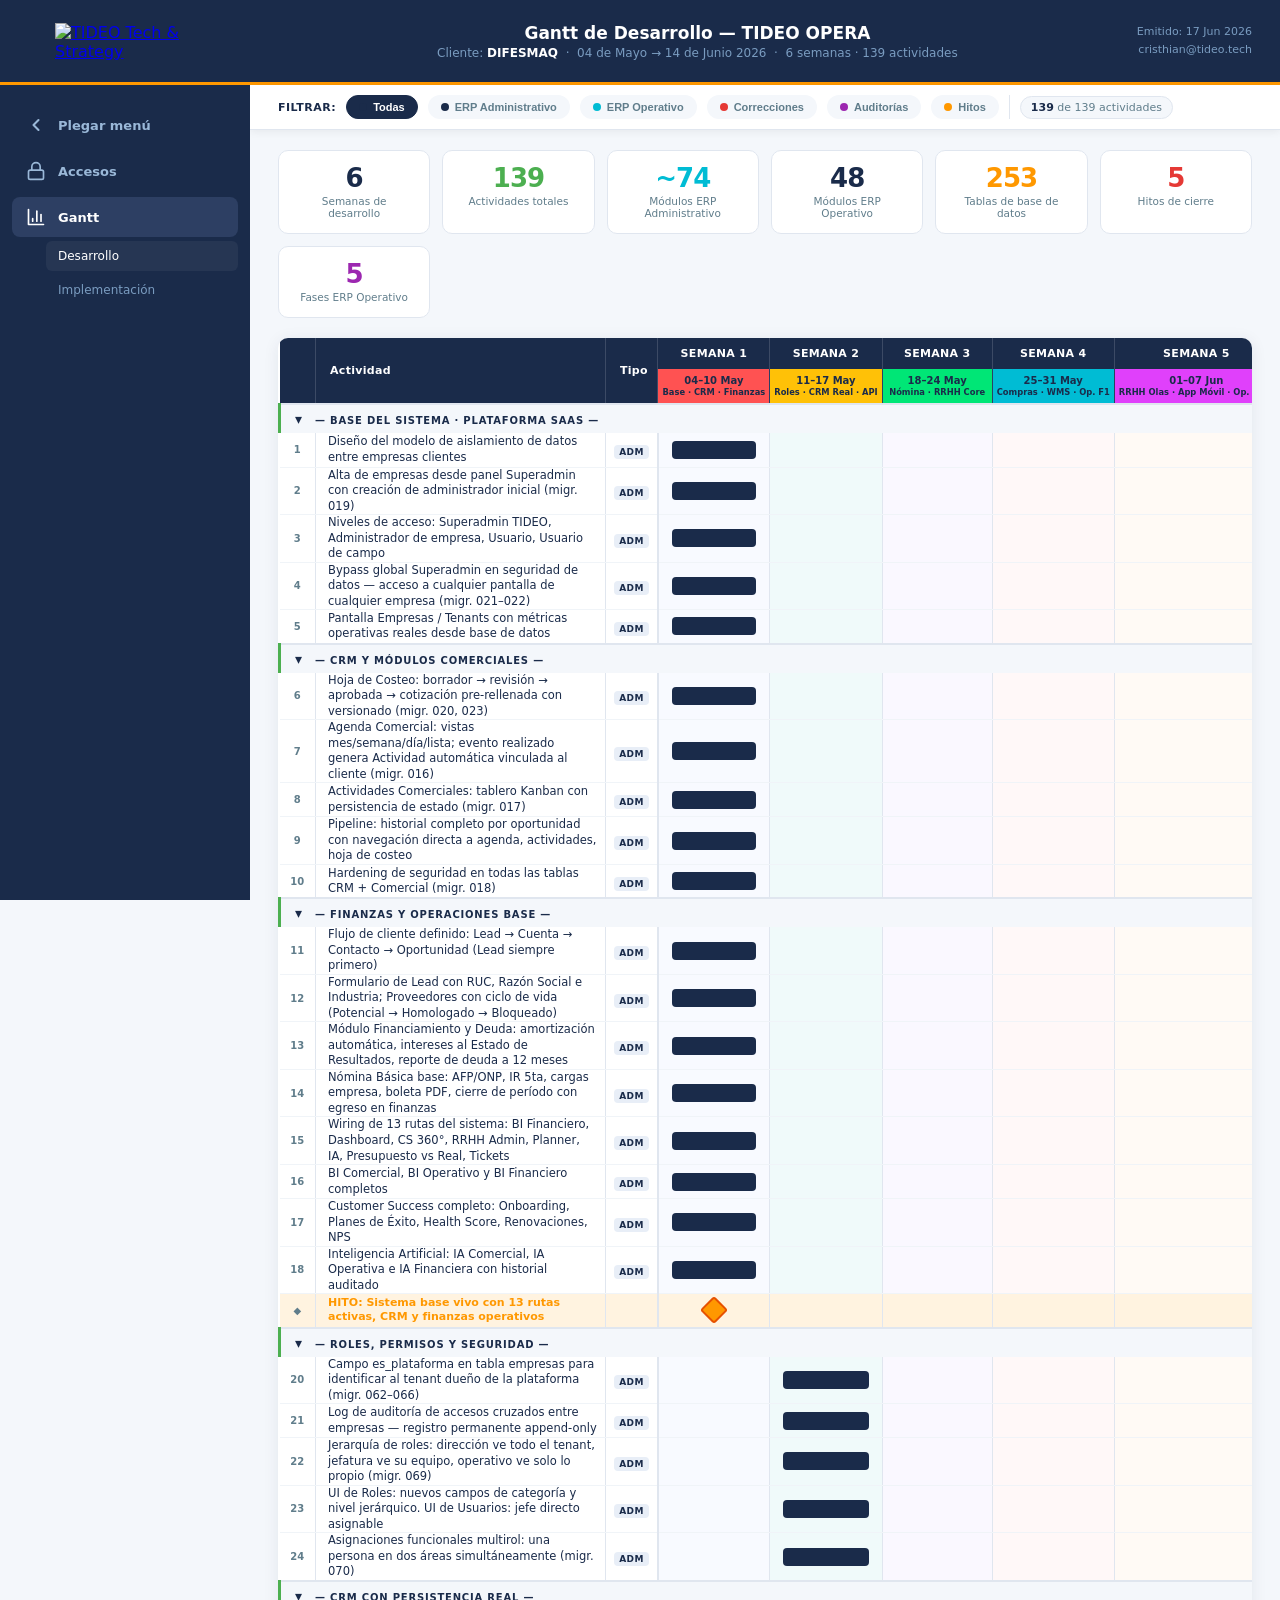
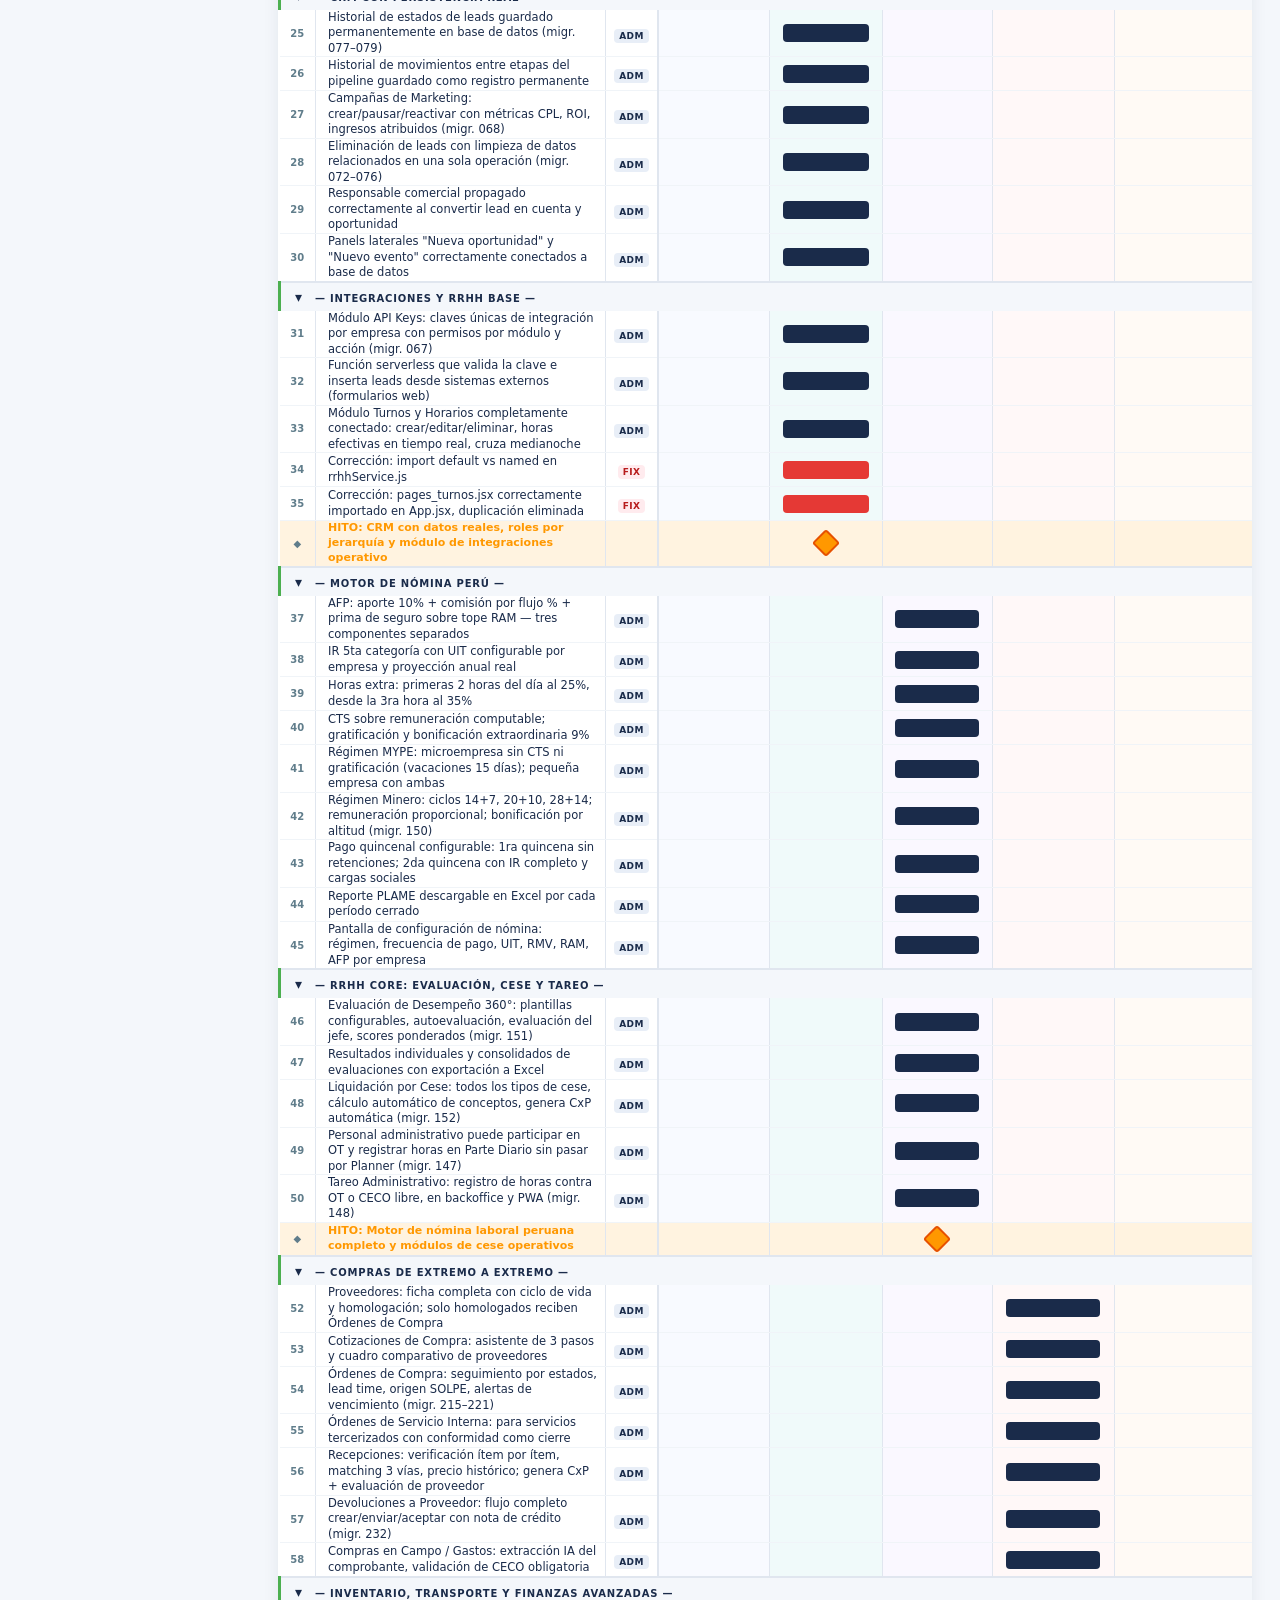
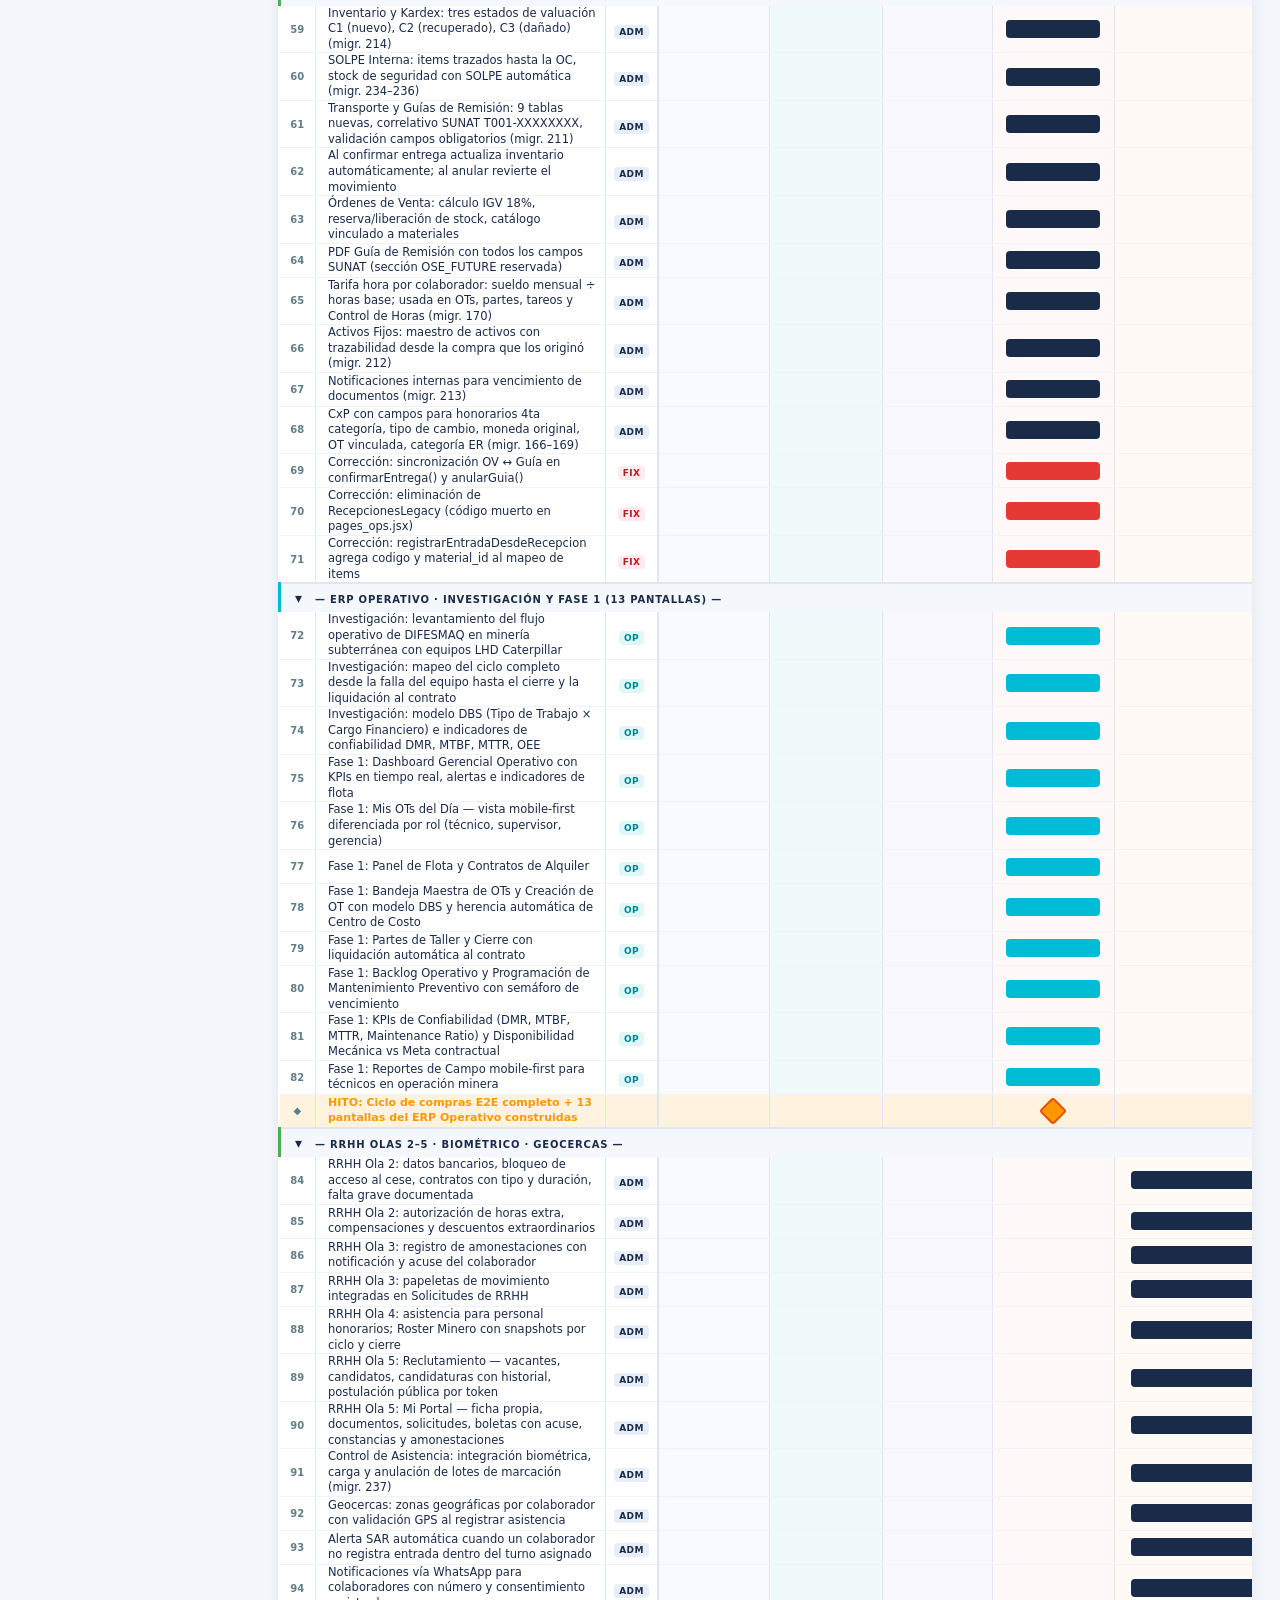
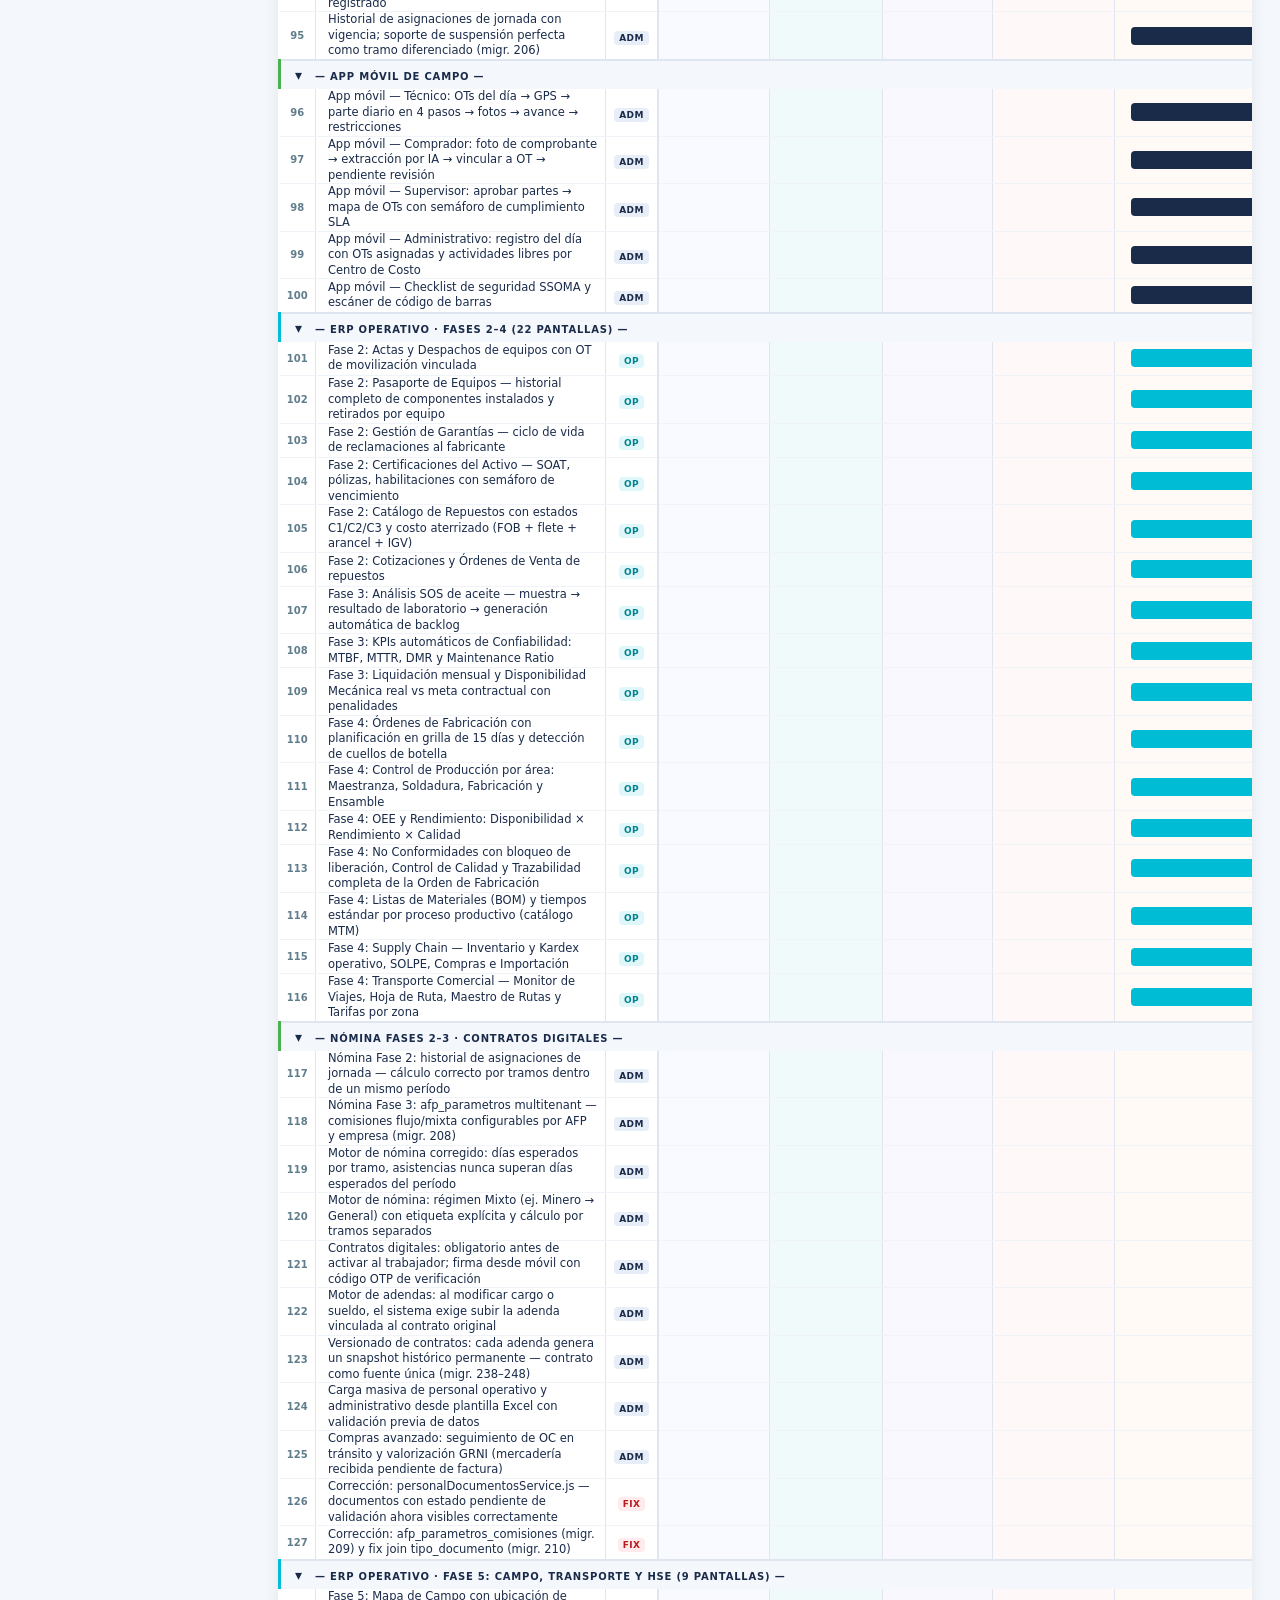
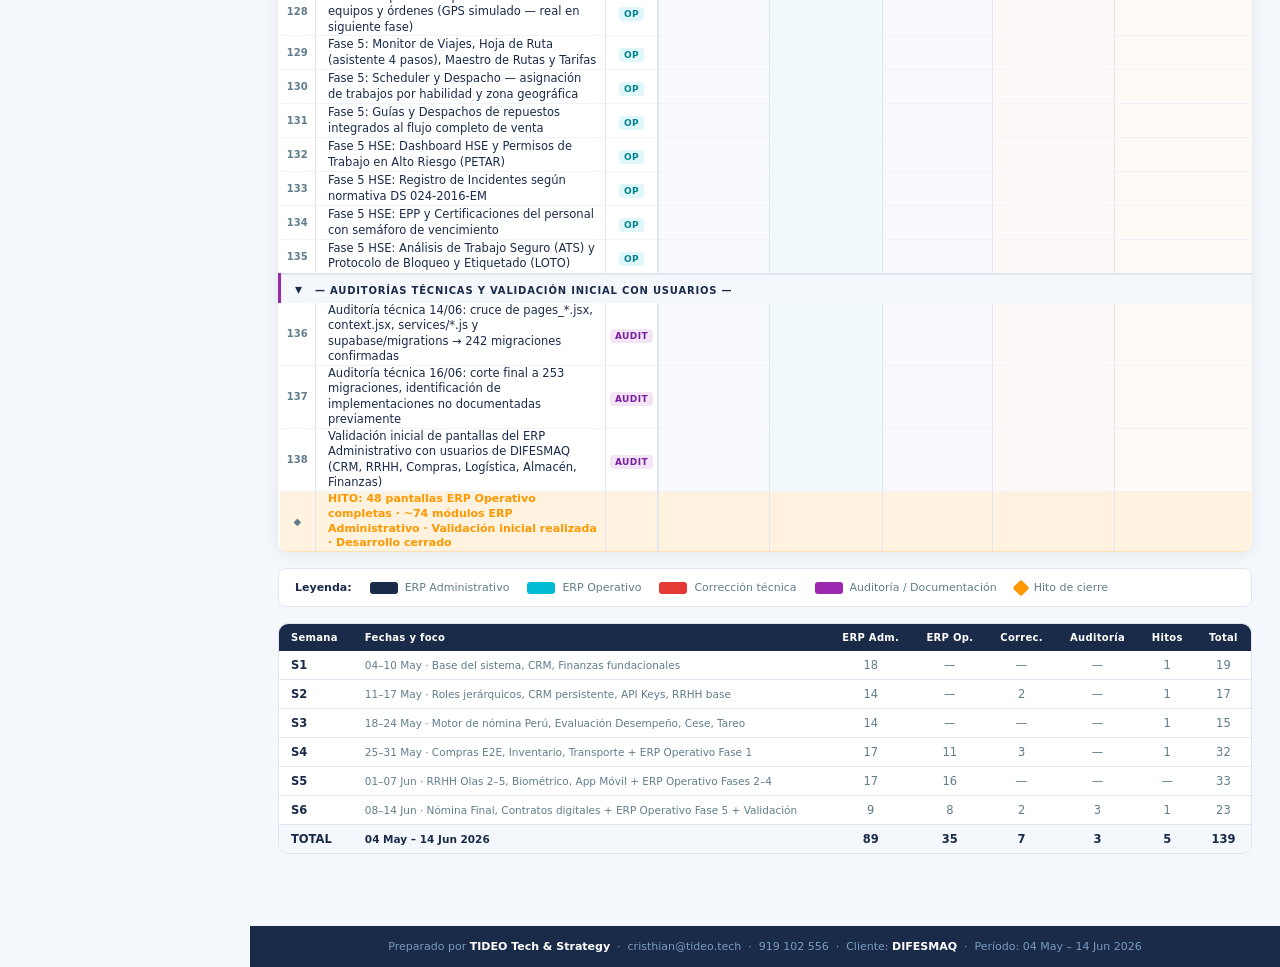
==== docs-cliente/gantt/gantt_desarrollo.html @ eeb2a09f "Make sidebar logo link to tideo.tech Clicking the TIDEO logo/isotype now opens https://www.tideo.tec" ====
<!DOCTYPE html>
<html lang="es">

<head>
    <meta charset="UTF-8">
    <meta name="viewport" content="width=device-width, initial-scale=1.0">
    <title>Gantt de Desarrollo — DIFESMAQ · TIDEO OPERA</title>
    <style>
        :root {
            --navy: #1A2B4A;
            --navy-mid: #243554;
            --navy-lite: #2D3F63;
            --green: #4CAF50;
            --green-lt: #E8F5E9;
            --orange: #FF9800;
            --orange-lt: #FFF3E0;
            --cyan: #00BCD4;
            --cyan-lt: #E0F7FA;
            --purple: #9C27B0;
            --purple-lt: #F3E5F5;
            --red: #E53935;
            --red-lt: #FFEBEE;
            --gray-bg: #F4F7FB;
            --gray-mid: #E0E6EF;
            --gray-dark: #607D8B;
            --text: #1A2B4A;
            --text-mid: #607D8B;
            --white: #FFFFFF;
            --bar-adm: #1A2B4A;
            --bar-op: #00BCD4;
            --bar-fix: #E53935;
            --bar-audit: #9C27B0;
            --bar-hito: #FF9800;
        }

        * {
            box-sizing: border-box;
            margin: 0;
            padding: 0;
        }

        body {
            font-family: -apple-system, BlinkMacSystemFont, 'Segoe UI', system-ui, sans-serif;
            background: var(--gray-bg);
            color: var(--text);
            min-height: 100vh;
            padding-left: 250px;
        }

        /* HEADER */
        .page-header {
            background: var(--navy);
            border-bottom: 3px solid var(--orange);
            height: 85px;
            display: flex;
            align-items: center;
        }

        .header-inner {
            width: 100%;
            max-width: 1700px;
            margin: 0 auto;
            padding: 0 28px;
            display: flex;
            align-items: center;
            justify-content: space-between;
            gap: 20px;
        }

        .brand-name {
            font-size: 22px;
            font-weight: 800;
            color: var(--green);
            letter-spacing: -0.5px;
        }

        .brand-sub {
            font-size: 11px;
            color: #7A9CC0;
            margin-left: 4px;
        }

        .header-title {
            flex: 1;
            text-align: center;
        }

        .header-title h1 {
            font-size: 17px;
            font-weight: 700;
            color: var(--white);
        }

        .header-title p {
            font-size: 12px;
            color: #7A9CC0;
            margin-top: 3px;
        }

        .header-meta {
            text-align: right;
            font-size: 11px;
            color: #7A9CC0;
            line-height: 1.6;
        }

        /* CONTROLS */
        .controls-bar {
            background: var(--white);
            border-bottom: 1px solid var(--gray-mid);
            position: sticky;
            top: 0;
            z-index: 100;
            box-shadow: 0 2px 8px rgba(0, 0, 0, 0.06);
        }

        .controls-inner {
            max-width: 1700px;
            margin: 0 auto;
            padding: 10px 28px;
            display: flex;
            align-items: center;
            gap: 10px;
            flex-wrap: wrap;
        }

        .controls-inner label {
            font-size: 11px;
            font-weight: 600;
            color: var(--navy);
            text-transform: uppercase;
            letter-spacing: 0.5px;
        }

        .filter-btn {
            display: inline-flex;
            align-items: center;
            gap: 6px;
            padding: 5px 12px;
            border-radius: 20px;
            border: 1.5px solid transparent;
            font-size: 11px;
            font-weight: 600;
            cursor: pointer;
            transition: all .15s;
            background: var(--gray-bg);
            color: var(--text-mid);
        }

        .filter-btn .dot {
            width: 8px;
            height: 8px;
            border-radius: 50%;
            flex-shrink: 0;
        }

        .filter-btn.active {
            color: var(--white);
        }

        .filter-btn[data-type="ALL"].active {
            background: var(--navy);
            border-color: var(--navy);
        }

        .filter-btn[data-type="ADM"].active {
            background: var(--bar-adm);
            border-color: var(--bar-adm);
        }

        .filter-btn[data-type="OP"].active {
            background: var(--bar-op);
            border-color: var(--bar-op);
        }

        .filter-btn[data-type="FIX"].active {
            background: var(--bar-fix);
            border-color: var(--bar-fix);
        }

        .filter-btn[data-type="AUDIT"].active {
            background: var(--bar-audit);
            border-color: var(--bar-audit);
        }

        .filter-btn[data-type="HITO"].active {
            background: var(--bar-hito);
            border-color: var(--bar-hito);
        }

        .filter-btn:not(.active):hover {
            border-color: var(--gray-dark);
        }

        .sep {
            width: 1px;
            height: 24px;
            background: var(--gray-mid);
        }

        .stats-pill {
            font-size: 11px;
            color: var(--text-mid);
            background: var(--gray-bg);
            padding: 4px 10px;
            border-radius: 20px;
            border: 1px solid var(--gray-mid);
        }

        .stats-pill strong {
            color: var(--navy);
        }

        /* MAIN */
        .gantt-wrapper {
            max-width: 1700px;
            margin: 20px auto;
            padding: 0 28px 40px;
        }

        /* SUMMARY CARDS */
        .summary-grid {
            display: grid;
            grid-template-columns: repeat(auto-fit, minmax(150px, 1fr));
            gap: 12px;
            margin-bottom: 20px;
        }

        .summary-card {
            background: var(--white);
            border-radius: 10px;
            padding: 14px 16px;
            border: 1px solid var(--gray-mid);
            text-align: center;
        }

        .summary-card .val {
            font-size: 26px;
            font-weight: 800;
            color: var(--navy);
            letter-spacing: -1px;
            line-height: 1;
        }

        .summary-card .lbl {
            font-size: 10.5px;
            color: var(--gray-dark);
            margin-top: 4px;
            font-weight: 500;
        }

        .c-green .val {
            color: var(--green);
        }

        .c-cyan .val {
            color: var(--cyan);
        }

        .c-orange .val {
            color: var(--orange);
        }

        .c-purple .val {
            color: var(--purple);
        }

        .c-red .val {
            color: var(--red);
        }

        /* GANTT */
        .gantt-scroll {
            overflow-x: auto;
            border-radius: 10px;
            box-shadow: 0 2px 16px rgba(26, 43, 74, 0.08);
            background: var(--white);
        }

        .gantt-table {
            min-width: 1000px;
            width: 100%;
            border-collapse: collapse;
        }

        /* THEAD — single consistent structure */
        .gantt-table thead tr.row-groups th {
            color: var(--white);
            font-size: 11px;
            font-weight: 700;
            text-align: center;
            padding: 9px 6px;
            border-right: 1px solid rgba(255, 255, 255, 0.15);
            white-space: nowrap;
            letter-spacing: 0.3px;
        }

        .gantt-table thead tr.row-groups th.th-info {
            background: var(--navy);
            text-align: left;
            padding-left: 14px;
        }

        .gantt-table thead tr.row-groups th.th-s1,
        .gantt-table thead tr.row-groups th.th-s2,
        .gantt-table thead tr.row-groups th.th-s3,
        .gantt-table thead tr.row-groups th.th-s4,
        .gantt-table thead tr.row-groups th.th-s5,
        .gantt-table thead tr.row-groups th.th-s6 {
            background: var(--navy);
        }

        .gantt-table thead tr.row-dates th {
            background: var(--navy-mid);
            color: #9AB8D8;
            font-size: 10px;
            font-weight: 600;
            text-align: center;
            padding: 6px 4px;
            border-right: 1px solid var(--navy-lite);
            border-bottom: 2px solid var(--gray-mid);
            white-space: nowrap;
        }

        .gantt-table thead tr.row-dates th.th-info-sub {
            text-align: left;
            padding-left: 14px;
            color: var(--white);
        }

        .gantt-table thead tr.row-dates th.wk-s1 {
            background: #FF5252;
            color: #1A2B4A;
        }

        .gantt-table thead tr.row-dates th.wk-s2 {
            background: #FFC107;
            color: #1A2B4A;
        }

        .gantt-table thead tr.row-dates th.wk-s3 {
            background: #00E676;
            color: #1A2B4A;
        }

        .gantt-table thead tr.row-dates th.wk-s4 {
            background: #00BCD4;
            color: #1A2B4A;
        }

        .gantt-table thead tr.row-dates th.wk-s5 {
            background: #E040FB;
            color: #1A2B4A;
        }

        .gantt-table thead tr.row-dates th.wk-s6 {
            background: #FF5252;
            color: #1A2B4A;
        }

        /* SECTION ROWS */
        .gantt-table tbody tr.row-section td {
            background: var(--gray-bg);
            font-size: 10px;
            font-weight: 700;
            color: var(--navy);
            text-transform: uppercase;
            letter-spacing: 0.8px;
            padding: 6px 14px;
            border-top: 2px solid var(--gray-mid);
            cursor: pointer;
            user-select: none;
        }

        .gantt-table tbody tr.row-section:hover td {
            background: var(--gray-mid);
        }

        .sec-toggle {
            display: inline-block;
            width: 16px;
            font-size: 14px;
            font-weight: 900;
            margin-right: 4px;
            transition: transform .15s;
        }

        .row-section.collapsed .sec-toggle {
            transform: rotate(-90deg);
        }

        .gantt-table tbody tr.row-section td:first-child {
            border-left: 3px solid var(--green);
        }

        .gantt-table tbody tr.row-section.sec-op td:first-child {
            border-left-color: var(--cyan);
        }

        .gantt-table tbody tr.row-section.sec-fix td:first-child {
            border-left-color: var(--red);
        }

        .gantt-table tbody tr.row-section.sec-audit td:first-child {
            border-left-color: var(--purple);
        }

        /* ACTIVITY ROWS */
        .gantt-table tbody tr.row-activity td {
            border-bottom: 1px solid #F0F4F8;
            vertical-align: middle;
            height: 34px;
        }

        .gantt-table tbody tr.row-activity:hover td {
            background: #F8FAFD;
        }

        .gantt-table tbody tr.row-hidden {
            display: none;
        }

        .gantt-table tbody tr.row-hito td {
            background: var(--orange-lt);
            border-bottom: 1px solid #FFE0B2;
            height: 34px;
            vertical-align: middle;
        }

        /* CELLS */
        .cell-num {
            width: 36px;
            text-align: center;
            font-size: 10px;
            color: var(--gray-dark);
            font-weight: 600;
            padding: 0 4px;
            border-right: 1px solid var(--gray-mid);
        }

        .cell-label {
            min-width: 290px;
            max-width: 290px;
            width: 290px;
            padding: 0 8px 0 12px;
            font-size: 11.5px;
            color: var(--text);
            border-right: 1px solid var(--gray-mid);
            line-height: 1.35;
            white-space: normal;
            word-break: break-word;
        }

        .cell-label.hito-label {
            font-weight: 700;
            color: var(--orange);
            font-size: 11px;
        }

        .cell-type {
            width: 68px;
            text-align: center;
            padding: 0 4px;
            border-right: 2px solid var(--gray-mid);
        }

        .type-badge {
            display: inline-block;
            font-size: 9px;
            font-weight: 700;
            padding: 2px 5px;
            border-radius: 4px;
            letter-spacing: 0.4px;
        }

        .type-ADM {
            background: #E8EEF7;
            color: var(--navy);
        }

        .type-OP {
            background: var(--cyan-lt);
            color: #00838F;
        }

        .type-FIX {
            background: var(--red-lt);
            color: #B71C1C;
        }

        .type-AUDIT {
            background: var(--purple-lt);
            color: #7B1FA2;
        }

        .cell-week {
            width: 110px;
            text-align: center;
            padding: 4px 6px;
            border-right: 1px solid var(--gray-mid);
        }

        .cell-week.wk-s1 {
            background: #F8FAFF;
        }

        .cell-week.wk-s2 {
            background: #F0FAFA;
        }

        .cell-week.wk-s3 {
            background: #FAF8FF;
        }

        .cell-week.wk-s4 {
            background: #FFF8F8;
        }

        .cell-week.wk-s5 {
            background: #FFFAF5;
        }

        .cell-week.wk-s6 {
            background: #F0FFF4;
        }

        /* BARS */
        .bar {
            display: block;
            height: 18px;
            border-radius: 4px;
            margin: 0 auto;
            width: 86%;
            transition: opacity .15s, transform .1s;
            cursor: pointer;
        }

        .bar:hover {
            opacity: .82;
            transform: scaleY(1.1);
        }

        .bar-ADM {
            background: var(--bar-adm);
        }

        .bar-OP {
            background: var(--bar-op);
        }

        .bar-FIX {
            background: var(--bar-fix);
        }

        .bar-AUDIT {
            background: var(--bar-audit);
        }

        .bar-HITO {
            background: var(--bar-hito);
            width: 20px;
            height: 20px;
            transform: rotate(45deg);
            border-radius: 3px;
            border: 2px solid #E65100;
            margin: 0 auto;
        }

        /* TOOLTIP */
        .tooltip {
            position: fixed;
            background: var(--navy);
            color: var(--white);
            font-size: 11.5px;
            padding: 8px 12px;
            border-radius: 7px;
            pointer-events: none;
            opacity: 0;
            transition: opacity .15s;
            z-index: 9999;
            max-width: 300px;
            line-height: 1.5;
            box-shadow: 0 4px 16px rgba(0, 0, 0, 0.25);
        }

        .tooltip.visible {
            opacity: 1;
        }

        .tooltip-type {
            font-size: 9px;
            font-weight: 700;
            letter-spacing: 0.5px;
            opacity: .7;
            text-transform: uppercase;
            margin-bottom: 3px;
        }

        .tooltip-name {
            font-weight: 600;
        }

        /* LEGEND */
        .legend {
            display: flex;
            align-items: center;
            gap: 18px;
            flex-wrap: wrap;
            margin-top: 16px;
            padding: 12px 16px;
            background: var(--white);
            border-radius: 8px;
            border: 1px solid var(--gray-mid);
        }

        .legend-item {
            display: flex;
            align-items: center;
            gap: 7px;
            font-size: 11px;
            color: var(--text-mid);
        }

        .legend-bar {
            width: 28px;
            height: 12px;
            border-radius: 3px;
            flex-shrink: 0;
        }

        .legend-diamond {
            width: 12px;
            height: 12px;
            border-radius: 2px;
            transform: rotate(45deg);
            flex-shrink: 0;
            background: var(--bar-hito);
        }

        /* WEEK SUMMARY TABLE */
        .week-summary {
            background: var(--white);
            border-radius: 10px;
            border: 1px solid var(--gray-mid);
            overflow: hidden;
            margin-top: 16px;
        }

        .week-summary table {
            width: 100%;
            border-collapse: collapse;
            font-size: 11.5px;
        }

        .week-summary th {
            background: var(--navy);
            color: var(--white);
            padding: 8px 12px;
            text-align: center;
            font-size: 10px;
            font-weight: 700;
            letter-spacing: 0.3px;
        }

        .week-summary th:first-child,
        .week-summary th:nth-child(2) {
            text-align: left;
        }

        .week-summary td {
            padding: 7px 12px;
            text-align: center;
            border-bottom: 1px solid var(--gray-mid);
            color: var(--text-mid);
        }

        .week-summary td:first-child {
            text-align: left;
            font-weight: 600;
            color: var(--navy);
        }

        .week-summary td:nth-child(2) {
            text-align: left;
            font-size: 10.5px;
        }

        .week-summary tr:last-child td {
            border-bottom: none;
            background: var(--gray-bg);
            font-weight: 700;
            color: var(--navy);
        }

        .footer-bar {
            background: var(--navy);
            color: #7A9CC0;
            text-align: center;
            font-size: 11px;
            padding: 14px;
            margin-top: 32px;
        }

        .footer-bar strong {
            color: var(--white);
        }

        /* ── SIDEBAR ── */
        .sidebar {
            position: fixed;
            top: 0;
            left: 0;
            width: 250px;
            height: 100vh;
            background: var(--navy);
            z-index: 1000;
            display: flex;
            flex-direction: column;
            transition: width .2s ease;
        }
        .sidebar.collapsed {
            width: 64px;
        }
        body {
            transition: padding-left .2s ease;
        }
        body.sidebar-collapsed {
            padding-left: 64px;
        }
        .sidebar-toggle-btn {
            width: 100%;
            background: none;
            border: none;
            color: inherit;
            font: inherit;
            text-align: left;
        }
        #sidebarToggle svg {
            transition: transform .2s ease;
            flex-shrink: 0;
        }
        .sidebar.collapsed #sidebarToggle svg {
            transform: rotate(180deg);
        }
        .sidebar-brand .logo-full {
            display: block;
        }
        .sidebar-brand .logo-icon {
            display: none;
        }
        .sidebar.collapsed .menu-item .lbl,
        .sidebar.collapsed .sub-menu {
            display: none;
        }
        .sidebar.collapsed .sidebar-brand .logo-full {
            display: none;
        }
        .sidebar.collapsed .sidebar-brand .logo-icon {
            display: block;
        }
        .sidebar.collapsed .menu-item {
            justify-content: center;
            gap: 0;
        }
        .sidebar-menu .menu-item svg {
            width: 20px;
            height: 20px;
            flex-shrink: 0;
        }
        .sidebar-brand {
            height: 85px;
            padding: 0 24px;
            border-bottom: 3px solid var(--orange);
            display: flex;
            justify-content: center;
            align-items: center;
        }
        .sidebar-brand .highlight {
            color: var(--green);
        }
        .sidebar-menu {
            list-style: none;
            padding: 20px 12px;
            display: flex;
            flex-direction: column;
            gap: 6px;
        }
        .menu-item {
            display: flex;
            align-items: center;
            gap: 12px;
            padding: 10px 14px;
            color: #9AB8D8;
            text-decoration: none;
            font-size: 13px;
            font-weight: 600;
            border-radius: 8px;
            transition: all 0.2s;
            cursor: pointer;
        }
        .menu-item:hover, .menu-item.active {
            background: var(--navy-lite);
            color: var(--white);
        }
        .sub-menu {
            list-style: none;
            padding: 4px 0 4px 34px;
            display: flex;
            flex-direction: column;
            gap: 4px;
        }
        .sub-menu-item {
            display: block;
            padding: 8px 12px;
            color: #7A9CC0;
            text-decoration: none;
            font-size: 12px;
            font-weight: 500;
            border-radius: 6px;
            transition: all 0.2s;
        }
        .sub-menu-item:hover, .sub-menu-item.active {
            color: var(--white);
            background: rgba(255,255,255,0.05);
        }
    </style>
</head>

<body>

    <!-- SIDEBAR -->
    <aside class="sidebar">
        <div class="sidebar-brand" style="padding: 20px 24px 18px; border-bottom: 3px solid var(--orange); display: flex; justify-content: center; align-items: center;">
            <a href="https://www.tideo.tech/" target="_blank" rel="noopener" style="display: flex; align-items: center;">
                <img src="logo.png" alt="TIDEO Tech & Strategy" class="logo-full" style="width: 140px; height: auto;">
                <img src="logo-icon.png" alt="TIDEO" class="logo-icon" style="width: 28px; height: auto;">
            </a>
        </div>
        <ul class="sidebar-menu">
            <li>
                <button class="menu-item sidebar-toggle-btn" id="sidebarToggle" aria-label="Plegar/desplegar menú" title="Plegar/desplegar menú">
                    <svg width="16" height="16" viewBox="0 0 24 24" fill="none" stroke="currentColor" stroke-width="2.5" stroke-linecap="round" stroke-linejoin="round"><polyline points="15 18 9 12 15 6"></polyline></svg>
                    <span class="lbl">Plegar menú</span>
                </button>
            </li>
            <li>
                <a href="#" class="menu-item">
                    <svg width="16" height="16" fill="none" stroke="currentColor" stroke-width="2" stroke-linecap="round" stroke-linejoin="round" viewBox="0 0 24 24"><rect x="3" y="11" width="18" height="11" rx="2" ry="2"></rect><path d="M7 11V7a5 5 0 0 1 10 0v4"></path></svg>
                    <span class="lbl">Accesos</span>
                </a>
            </li>
            <li class="menu-group">
                <div class="menu-item active">
                    <svg width="16" height="16" fill="none" stroke="currentColor" stroke-width="2" stroke-linecap="round" stroke-linejoin="round" viewBox="0 0 24 24"><path d="M3 3v18h18"></path><path d="M18 17V9"></path><path d="M13 17V5"></path><path d="M8 17v-3"></path></svg>
                    <span class="lbl">Gantt</span>
                </div>
                <ul class="sub-menu">
                    <li><a href="gantt_desarrollo.html" class="sub-menu-item active">Desarrollo</a></li>
                    <li><a href="gantt_implementacion.html" class="sub-menu-item">Implementación</a></li>
                </ul>
            </li>
        </ul>
    </aside>

    <header class="page-header">
        <div class="header-inner">
            <div class="header-title">
                <h1>Gantt de Desarrollo — TIDEO OPERA</h1>
                <p>Cliente: <strong style="color:#fff">DIFESMAQ</strong> &nbsp;·&nbsp; 04 de Mayo → 14 de Junio 2026
                    &nbsp;·&nbsp; 6 semanas · 139 actividades</p>
            </div>
            <div class="header-meta">
                <div>Emitido: 17 Jun 2026</div>
                <div>cristhian@tideo.tech</div>
            </div>
        </div>
    </header>

    <div class="controls-bar">
        <div class="controls-inner">
            <label>Filtrar:</label>
            <button class="filter-btn active" data-type="ALL"><span class="dot"
                    style="background:var(--navy)"></span>Todas</button>
            <button class="filter-btn" data-type="ADM"><span class="dot" style="background:var(--bar-adm)"></span>ERP
                Administrativo</button>
            <button class="filter-btn" data-type="OP"><span class="dot" style="background:var(--bar-op)"></span>ERP
                Operativo</button>
            <button class="filter-btn" data-type="FIX"><span class="dot"
                    style="background:var(--bar-fix)"></span>Correcciones</button>
            <button class="filter-btn" data-type="AUDIT"><span class="dot"
                    style="background:var(--bar-audit)"></span>Auditorías</button>
            <button class="filter-btn" data-type="HITO"><span class="dot"
                    style="background:var(--bar-hito)"></span>Hitos</button>
            <div class="sep"></div>
            <span class="stats-pill" id="stats-pill"><strong>139</strong> de 139 actividades</span>
        </div>
    </div>

    <main class="gantt-wrapper">

        <div class="summary-grid">
            <div class="summary-card">
                <div class="val">6</div>
                <div class="lbl">Semanas de desarrollo</div>
            </div>
            <div class="summary-card c-green">
                <div class="val">139</div>
                <div class="lbl">Actividades totales</div>
            </div>
            <div class="summary-card c-cyan">
                <div class="val">~74</div>
                <div class="lbl">Módulos ERP Administrativo</div>
            </div>
            <div class="summary-card">
                <div class="val">48</div>
                <div class="lbl">Módulos ERP Operativo</div>
            </div>
            <div class="summary-card c-orange">
                <div class="val">253</div>
                <div class="lbl">Tablas de base de datos</div>
            </div>
            <div class="summary-card c-red">
                <div class="val">5</div>
                <div class="lbl">Hitos de cierre</div>
            </div>
            <div class="summary-card c-purple">
                <div class="val">5</div>
                <div class="lbl">Fases ERP Operativo</div>
            </div>
        </div>

        <div class="gantt-scroll">
            <table class="gantt-table" id="ganttTable">
                <thead>
                    <!-- ROW 1: group labels spanning weeks -->
                    <tr class="row-groups">
                        <th class="th-info" style="min-width:36px" rowspan="2"></th>
                        <th class="th-info" style="min-width:220px" rowspan="2">Actividad</th>
                        <th class="th-info" style="width:68px" rowspan="2">Tipo</th>
                        <th class="th-s1">SEMANA 1</th>
                        <th class="th-s2">SEMANA 2</th>
                        <th class="th-s3">SEMANA 3</th>
                        <th class="th-s4">SEMANA 4</th>
                        <th class="th-s5">SEMANA 5</th>
                        <th class="th-s6">SEMANA 6</th>
                    </tr>
                    <!-- ROW 2: date labels -->
                    <tr class="row-dates">
                        <th class="wk-s1" style="min-width:110px">04–10 May<br><small>Base · CRM · Finanzas</small></th>
                        <th class="wk-s2" style="min-width:110px">11–17 May<br><small>Roles · CRM Real · API</small>
                        </th>
                        <th class="wk-s3" style="min-width:110px">18–24 May<br><small>Nómina · RRHH Core</small></th>
                        <th class="wk-s4" style="min-width:110px">25–31 May<br><small>Compras · WMS · Op. F1</small>
                        </th>
                        <th class="wk-s5" style="min-width:110px">01–07 Jun<br><small>RRHH Olas · App Móvil · Op.
                                F2–4</small></th>
                        <th class="wk-s6" style="min-width:110px">08–14 Jun<br><small>Nómina Final · Op. F5 ·
                                Validación</small></th>
                    </tr>
                </thead>
                <tbody id="ganttBody"></tbody>
            </table>
        </div>

        <div class="legend">
            <strong style="font-size:11px;color:var(--navy)">Leyenda:</strong>
            <div class="legend-item">
                <div class="legend-bar" style="background:var(--bar-adm)"></div>ERP Administrativo
            </div>
            <div class="legend-item">
                <div class="legend-bar" style="background:var(--bar-op)"></div>ERP Operativo
            </div>
            <div class="legend-item">
                <div class="legend-bar" style="background:var(--bar-fix)"></div>Corrección técnica
            </div>
            <div class="legend-item">
                <div class="legend-bar" style="background:var(--bar-audit)"></div>Auditoría / Documentación
            </div>
            <div class="legend-item">
                <div class="legend-diamond"></div>Hito de cierre
            </div>
        </div>

        <div class="week-summary">
            <table>
                <thead>
                    <tr>
                        <th>Semana</th>
                        <th>Fechas y foco</th>
                        <th>ERP Adm.</th>
                        <th>ERP Op.</th>
                        <th>Correc.</th>
                        <th>Auditoría</th>
                        <th>Hitos</th>
                        <th>Total</th>
                    </tr>
                </thead>
                <tbody>
                    <tr>
                        <td>S1</td>
                        <td>04–10 May · Base del sistema, CRM, Finanzas fundacionales</td>
                        <td>18</td>
                        <td>—</td>
                        <td>—</td>
                        <td>—</td>
                        <td>1</td>
                        <td>19</td>
                    </tr>
                    <tr>
                        <td>S2</td>
                        <td>11–17 May · Roles jerárquicos, CRM persistente, API Keys, RRHH base</td>
                        <td>14</td>
                        <td>—</td>
                        <td>2</td>
                        <td>—</td>
                        <td>1</td>
                        <td>17</td>
                    </tr>
                    <tr>
                        <td>S3</td>
                        <td>18–24 May · Motor de nómina Perú, Evaluación Desempeño, Cese, Tareo</td>
                        <td>14</td>
                        <td>—</td>
                        <td>—</td>
                        <td>—</td>
                        <td>1</td>
                        <td>15</td>
                    </tr>
                    <tr>
                        <td>S4</td>
                        <td>25–31 May · Compras E2E, Inventario, Transporte + ERP Operativo Fase 1</td>
                        <td>17</td>
                        <td>11</td>
                        <td>3</td>
                        <td>—</td>
                        <td>1</td>
                        <td>32</td>
                    </tr>
                    <tr>
                        <td>S5</td>
                        <td>01–07 Jun · RRHH Olas 2–5, Biométrico, App Móvil + ERP Operativo Fases 2–4</td>
                        <td>17</td>
                        <td>16</td>
                        <td>—</td>
                        <td>—</td>
                        <td>—</td>
                        <td>33</td>
                    </tr>
                    <tr>
                        <td>S6</td>
                        <td>08–14 Jun · Nómina Final, Contratos digitales + ERP Operativo Fase 5 + Validación</td>
                        <td>9</td>
                        <td>8</td>
                        <td>2</td>
                        <td>3</td>
                        <td>1</td>
                        <td>23</td>
                    </tr>
                    <tr>
                        <td>TOTAL</td>
                        <td>04 May – 14 Jun 2026</td>
                        <td>89</td>
                        <td>35</td>
                        <td>7</td>
                        <td>3</td>
                        <td>5</td>
                        <td>139</td>
                    </tr>
                </tbody>
            </table>
        </div>
    </main>

    <div class="footer-bar">
        Preparado por <strong>TIDEO Tech &amp; Strategy</strong> &nbsp;·&nbsp; cristhian@tideo.tech &nbsp;·&nbsp; 919
        102 556 &nbsp;·&nbsp; Cliente: <strong>DIFESMAQ</strong> &nbsp;·&nbsp; Período: 04 May – 14 Jun 2026
    </div>

    <div class="tooltip" id="tooltip">
        <div class="tooltip-type" id="tt-type"></div>
        <div class="tooltip-name" id="tt-name"></div>
    </div>

    <script>
        // weeks array: [S1, S2, S3, S4, S5, S6]
        // index:        0   1   2   3   4   5
        const WK_LABELS = [
            'S1 · 04–10 May', 'S2 · 11–17 May', 'S3 · 18–24 May',
            'S4 · 25–31 May', 'S5 · 01–07 Jun', 'S6 · 08–14 Jun'
        ];
        const WK_CLS = ['wk-s1', 'wk-s2', 'wk-s3', 'wk-s4', 'wk-s5', 'wk-s6'];
        const TYPE_LABELS = {
            ADM: 'ERP Administrativo', OP: 'ERP Operativo',
            FIX: 'Corrección técnica', AUDIT: 'Auditoría / Documentación', HITO: 'Hito de cierre'
        };

        const SECTIONS = {
            SEC_BASE: { label: '— BASE DEL SISTEMA · PLATAFORMA SaaS —', cls: '' },
            SEC_CRM: { label: '— CRM Y MÓDULOS COMERCIALES —', cls: '' },
            SEC_FIN1: { label: '— FINANZAS Y OPERACIONES BASE —', cls: '' },
            SEC_ROLES: { label: '— ROLES, PERMISOS Y SEGURIDAD —', cls: '' },
            SEC_CRM2: { label: '— CRM CON PERSISTENCIA REAL —', cls: '' },
            SEC_API: { label: '— INTEGRACIONES Y RRHH BASE —', cls: '' },
            SEC_NOM: { label: '— MOTOR DE NÓMINA PERÚ —', cls: '' },
            SEC_RRHH: { label: '— RRHH CORE: EVALUACIÓN, CESE Y TAREO —', cls: '' },
            SEC_COMP: { label: '— COMPRAS DE EXTREMO A EXTREMO —', cls: '' },
            SEC_WMS: { label: '— INVENTARIO, TRANSPORTE Y FINANZAS AVANZADAS —', cls: '' },
            SEC_OP1: { label: '— ERP OPERATIVO · INVESTIGACIÓN Y FASE 1 (13 pantallas) —', cls: 'sec-op' },
            SEC_RRHH2: { label: '— RRHH OLAS 2–5 · BIOMÉTRICO · GEOCERCAS —', cls: '' },
            SEC_MOBILE: { label: '— APP MÓVIL DE CAMPO —', cls: '' },
            SEC_OP2: { label: '— ERP OPERATIVO · FASES 2–4 (22 pantallas) —', cls: 'sec-op' },
            SEC_NOM2: { label: '— NÓMINA FASES 2–3 · CONTRATOS DIGITALES —', cls: '' },
            SEC_OP3: { label: '— ERP OPERATIVO · FASE 5: CAMPO, TRANSPORTE Y HSE (9 pantallas) —', cls: 'sec-op' },
            SEC_AUDIT: { label: '— AUDITORÍAS TÉCNICAS Y VALIDACIÓN INICIAL CON USUARIOS —', cls: 'sec-audit' },
        };

        const ROWS = [
            // ── SEMANA 1 (04–10 May) ──────────────────────────────────────────────────
            { section: 'SEC_BASE' },
            { id: 1, label: 'Diseño del modelo de aislamiento de datos entre empresas clientes', type: 'ADM', weeks: [1, 0, 0, 0, 0, 0] },
            { id: 2, label: 'Alta de empresas desde panel Superadmin con creación de administrador inicial (migr. 019)', type: 'ADM', weeks: [1, 0, 0, 0, 0, 0] },
            { id: 3, label: 'Niveles de acceso: Superadmin TIDEO, Administrador de empresa, Usuario, Usuario de campo', type: 'ADM', weeks: [1, 0, 0, 0, 0, 0] },
            { id: 4, label: 'Bypass global Superadmin en seguridad de datos — acceso a cualquier pantalla de cualquier empresa (migr. 021–022)', type: 'ADM', weeks: [1, 0, 0, 0, 0, 0] },
            { id: 5, label: 'Pantalla Empresas / Tenants con métricas operativas reales desde base de datos', type: 'ADM', weeks: [1, 0, 0, 0, 0, 0] },

            { section: 'SEC_CRM' },
            { id: 6, label: 'Hoja de Costeo: borrador → revisión → aprobada → cotización pre-rellenada con versionado (migr. 020, 023)', type: 'ADM', weeks: [1, 0, 0, 0, 0, 0] },
            { id: 7, label: 'Agenda Comercial: vistas mes/semana/día/lista; evento realizado genera Actividad automática vinculada al cliente (migr. 016)', type: 'ADM', weeks: [1, 0, 0, 0, 0, 0] },
            { id: 8, label: 'Actividades Comerciales: tablero Kanban con persistencia de estado (migr. 017)', type: 'ADM', weeks: [1, 0, 0, 0, 0, 0] },
            { id: 9, label: 'Pipeline: historial completo por oportunidad con navegación directa a agenda, actividades, hoja de costeo', type: 'ADM', weeks: [1, 0, 0, 0, 0, 0] },
            { id: 10, label: 'Hardening de seguridad en todas las tablas CRM + Comercial (migr. 018)', type: 'ADM', weeks: [1, 0, 0, 0, 0, 0] },

            { section: 'SEC_FIN1' },
            { id: 11, label: 'Flujo de cliente definido: Lead → Cuenta → Contacto → Oportunidad (Lead siempre primero)', type: 'ADM', weeks: [1, 0, 0, 0, 0, 0] },
            { id: 12, label: 'Formulario de Lead con RUC, Razón Social e Industria; Proveedores con ciclo de vida (Potencial → Homologado → Bloqueado)', type: 'ADM', weeks: [1, 0, 0, 0, 0, 0] },
            { id: 13, label: 'Módulo Financiamiento y Deuda: amortización automática, intereses al Estado de Resultados, reporte de deuda a 12 meses', type: 'ADM', weeks: [1, 0, 0, 0, 0, 0] },
            { id: 14, label: 'Nómina Básica base: AFP/ONP, IR 5ta, cargas empresa, boleta PDF, cierre de período con egreso en finanzas', type: 'ADM', weeks: [1, 0, 0, 0, 0, 0] },
            { id: 15, label: 'Wiring de 13 rutas del sistema: BI Financiero, Dashboard, CS 360°, RRHH Admin, Planner, IA, Presupuesto vs Real, Tickets', type: 'ADM', weeks: [1, 0, 0, 0, 0, 0] },
            { id: 16, label: 'BI Comercial, BI Operativo y BI Financiero completos', type: 'ADM', weeks: [1, 0, 0, 0, 0, 0] },
            { id: 17, label: 'Customer Success completo: Onboarding, Planes de Éxito, Health Score, Renovaciones, NPS', type: 'ADM', weeks: [1, 0, 0, 0, 0, 0] },
            { id: 18, label: 'Inteligencia Artificial: IA Comercial, IA Operativa e IA Financiera con historial auditado', type: 'ADM', weeks: [1, 0, 0, 0, 0, 0] },
            { id: 19, label: 'HITO: Sistema base vivo con 13 rutas activas, CRM y finanzas operativos', type: 'HITO', weeks: [1, 0, 0, 0, 0, 0] },

            // ── SEMANA 2 (11–17 May) ──────────────────────────────────────────────────
            { section: 'SEC_ROLES' },
            { id: 20, label: 'Campo es_plataforma en tabla empresas para identificar al tenant dueño de la plataforma (migr. 062–066)', type: 'ADM', weeks: [0, 1, 0, 0, 0, 0] },
            { id: 21, label: 'Log de auditoría de accesos cruzados entre empresas — registro permanente append-only', type: 'ADM', weeks: [0, 1, 0, 0, 0, 0] },
            { id: 22, label: 'Jerarquía de roles: dirección ve todo el tenant, jefatura ve su equipo, operativo ve solo lo propio (migr. 069)', type: 'ADM', weeks: [0, 1, 0, 0, 0, 0] },
            { id: 23, label: 'UI de Roles: nuevos campos de categoría y nivel jerárquico. UI de Usuarios: jefe directo asignable', type: 'ADM', weeks: [0, 1, 0, 0, 0, 0] },
            { id: 24, label: 'Asignaciones funcionales multirol: una persona en dos áreas simultáneamente (migr. 070)', type: 'ADM', weeks: [0, 1, 0, 0, 0, 0] },

            { section: 'SEC_CRM2' },
            { id: 25, label: 'Historial de estados de leads guardado permanentemente en base de datos (migr. 077–079)', type: 'ADM', weeks: [0, 1, 0, 0, 0, 0] },
            { id: 26, label: 'Historial de movimientos entre etapas del pipeline guardado como registro permanente', type: 'ADM', weeks: [0, 1, 0, 0, 0, 0] },
            { id: 27, label: 'Campañas de Marketing: crear/pausar/reactivar con métricas CPL, ROI, ingresos atribuidos (migr. 068)', type: 'ADM', weeks: [0, 1, 0, 0, 0, 0] },
            { id: 28, label: 'Eliminación de leads con limpieza de datos relacionados en una sola operación (migr. 072–076)', type: 'ADM', weeks: [0, 1, 0, 0, 0, 0] },
            { id: 29, label: 'Responsable comercial propagado correctamente al convertir lead en cuenta y oportunidad', type: 'ADM', weeks: [0, 1, 0, 0, 0, 0] },
            { id: 30, label: 'Panels laterales "Nueva oportunidad" y "Nuevo evento" correctamente conectados a base de datos', type: 'ADM', weeks: [0, 1, 0, 0, 0, 0] },

            { section: 'SEC_API' },
            { id: 31, label: 'Módulo API Keys: claves únicas de integración por empresa con permisos por módulo y acción (migr. 067)', type: 'ADM', weeks: [0, 1, 0, 0, 0, 0] },
            { id: 32, label: 'Función serverless que valida la clave e inserta leads desde sistemas externos (formularios web)', type: 'ADM', weeks: [0, 1, 0, 0, 0, 0] },
            { id: 33, label: 'Módulo Turnos y Horarios completamente conectado: crear/editar/eliminar, horas efectivas en tiempo real, cruza medianoche', type: 'ADM', weeks: [0, 1, 0, 0, 0, 0] },
            { id: 34, label: 'Corrección: import default vs named en rrhhService.js', type: 'FIX', weeks: [0, 1, 0, 0, 0, 0] },
            { id: 35, label: 'Corrección: pages_turnos.jsx correctamente importado en App.jsx, duplicación eliminada', type: 'FIX', weeks: [0, 1, 0, 0, 0, 0] },
            { id: 36, label: 'HITO: CRM con datos reales, roles por jerarquía y módulo de integraciones operativo', type: 'HITO', weeks: [0, 1, 0, 0, 0, 0] },

            // ── SEMANA 3 (18–24 May) ──────────────────────────────────────────────────
            { section: 'SEC_NOM' },
            { id: 37, label: 'AFP: aporte 10% + comisión por flujo % + prima de seguro sobre tope RAM — tres componentes separados', type: 'ADM', weeks: [0, 0, 1, 0, 0, 0] },
            { id: 38, label: 'IR 5ta categoría con UIT configurable por empresa y proyección anual real', type: 'ADM', weeks: [0, 0, 1, 0, 0, 0] },
            { id: 39, label: 'Horas extra: primeras 2 horas del día al 25%, desde la 3ra hora al 35%', type: 'ADM', weeks: [0, 0, 1, 0, 0, 0] },
            { id: 40, label: 'CTS sobre remuneración computable; gratificación y bonificación extraordinaria 9%', type: 'ADM', weeks: [0, 0, 1, 0, 0, 0] },
            { id: 41, label: 'Régimen MYPE: microempresa sin CTS ni gratificación (vacaciones 15 días); pequeña empresa con ambas', type: 'ADM', weeks: [0, 0, 1, 0, 0, 0] },
            { id: 42, label: 'Régimen Minero: ciclos 14+7, 20+10, 28+14; remuneración proporcional; bonificación por altitud (migr. 150)', type: 'ADM', weeks: [0, 0, 1, 0, 0, 0] },
            { id: 43, label: 'Pago quincenal configurable: 1ra quincena sin retenciones; 2da quincena con IR completo y cargas sociales', type: 'ADM', weeks: [0, 0, 1, 0, 0, 0] },
            { id: 44, label: 'Reporte PLAME descargable en Excel por cada período cerrado', type: 'ADM', weeks: [0, 0, 1, 0, 0, 0] },
            { id: 45, label: 'Pantalla de configuración de nómina: régimen, frecuencia de pago, UIT, RMV, RAM, AFP por empresa', type: 'ADM', weeks: [0, 0, 1, 0, 0, 0] },

            { section: 'SEC_RRHH' },
            { id: 46, label: 'Evaluación de Desempeño 360°: plantillas configurables, autoevaluación, evaluación del jefe, scores ponderados (migr. 151)', type: 'ADM', weeks: [0, 0, 1, 0, 0, 0] },
            { id: 47, label: 'Resultados individuales y consolidados de evaluaciones con exportación a Excel', type: 'ADM', weeks: [0, 0, 1, 0, 0, 0] },
            { id: 48, label: 'Liquidación por Cese: todos los tipos de cese, cálculo automático de conceptos, genera CxP automática (migr. 152)', type: 'ADM', weeks: [0, 0, 1, 0, 0, 0] },
            { id: 49, label: 'Personal administrativo puede participar en OT y registrar horas en Parte Diario sin pasar por Planner (migr. 147)', type: 'ADM', weeks: [0, 0, 1, 0, 0, 0] },
            { id: 50, label: 'Tareo Administrativo: registro de horas contra OT o CECO libre, en backoffice y PWA (migr. 148)', type: 'ADM', weeks: [0, 0, 1, 0, 0, 0] },
            { id: 51, label: 'HITO: Motor de nómina laboral peruana completo y módulos de cese operativos', type: 'HITO', weeks: [0, 0, 1, 0, 0, 0] },

            // ── SEMANA 4 (25–31 May) ──────────────────────────────────────────────────
            { section: 'SEC_COMP' },
            { id: 52, label: 'Proveedores: ficha completa con ciclo de vida y homologación; solo homologados reciben Órdenes de Compra', type: 'ADM', weeks: [0, 0, 0, 1, 0, 0] },
            { id: 53, label: 'Cotizaciones de Compra: asistente de 3 pasos y cuadro comparativo de proveedores', type: 'ADM', weeks: [0, 0, 0, 1, 0, 0] },
            { id: 54, label: 'Órdenes de Compra: seguimiento por estados, lead time, origen SOLPE, alertas de vencimiento (migr. 215–221)', type: 'ADM', weeks: [0, 0, 0, 1, 0, 0] },
            { id: 55, label: 'Órdenes de Servicio Interna: para servicios tercerizados con conformidad como cierre', type: 'ADM', weeks: [0, 0, 0, 1, 0, 0] },
            { id: 56, label: 'Recepciones: verificación ítem por ítem, matching 3 vías, precio histórico; genera CxP + evaluación de proveedor', type: 'ADM', weeks: [0, 0, 0, 1, 0, 0] },
            { id: 57, label: 'Devoluciones a Proveedor: flujo completo crear/enviar/aceptar con nota de crédito (migr. 232)', type: 'ADM', weeks: [0, 0, 0, 1, 0, 0] },
            { id: 58, label: 'Compras en Campo / Gastos: extracción IA del comprobante, validación de CECO obligatoria', type: 'ADM', weeks: [0, 0, 0, 1, 0, 0] },

            { section: 'SEC_WMS' },
            { id: 59, label: 'Inventario y Kardex: tres estados de valuación C1 (nuevo), C2 (recuperado), C3 (dañado) (migr. 214)', type: 'ADM', weeks: [0, 0, 0, 1, 0, 0] },
            { id: 60, label: 'SOLPE Interna: items trazados hasta la OC, stock de seguridad con SOLPE automática (migr. 234–236)', type: 'ADM', weeks: [0, 0, 0, 1, 0, 0] },
            { id: 61, label: 'Transporte y Guías de Remisión: 9 tablas nuevas, correlativo SUNAT T001-XXXXXXXX, validación campos obligatorios (migr. 211)', type: 'ADM', weeks: [0, 0, 0, 1, 0, 0] },
            { id: 62, label: 'Al confirmar entrega actualiza inventario automáticamente; al anular revierte el movimiento', type: 'ADM', weeks: [0, 0, 0, 1, 0, 0] },
            { id: 63, label: 'Órdenes de Venta: cálculo IGV 18%, reserva/liberación de stock, catálogo vinculado a materiales', type: 'ADM', weeks: [0, 0, 0, 1, 0, 0] },
            { id: 64, label: 'PDF Guía de Remisión con todos los campos SUNAT (sección OSE_FUTURE reservada)', type: 'ADM', weeks: [0, 0, 0, 1, 0, 0] },
            { id: 65, label: 'Tarifa hora por colaborador: sueldo mensual ÷ horas base; usada en OTs, partes, tareos y Control de Horas (migr. 170)', type: 'ADM', weeks: [0, 0, 0, 1, 0, 0] },
            { id: 66, label: 'Activos Fijos: maestro de activos con trazabilidad desde la compra que los originó (migr. 212)', type: 'ADM', weeks: [0, 0, 0, 1, 0, 0] },
            { id: 67, label: 'Notificaciones internas para vencimiento de documentos (migr. 213)', type: 'ADM', weeks: [0, 0, 0, 1, 0, 0] },
            { id: 68, label: 'CxP con campos para honorarios 4ta categoría, tipo de cambio, moneda original, OT vinculada, categoría ER (migr. 166–169)', type: 'ADM', weeks: [0, 0, 0, 1, 0, 0] },
            { id: 69, label: 'Corrección: sincronización OV ↔ Guía en confirmarEntrega() y anularGuia()', type: 'FIX', weeks: [0, 0, 0, 1, 0, 0] },
            { id: 70, label: 'Corrección: eliminación de RecepcionesLegacy (código muerto en pages_ops.jsx)', type: 'FIX', weeks: [0, 0, 0, 1, 0, 0] },
            { id: 71, label: 'Corrección: registrarEntradaDesdeRecepcion agrega codigo y material_id al mapeo de items', type: 'FIX', weeks: [0, 0, 0, 1, 0, 0] },

            { section: 'SEC_OP1' },
            { id: 72, label: 'Investigación: levantamiento del flujo operativo de DIFESMAQ en minería subterránea con equipos LHD Caterpillar', type: 'OP', weeks: [0, 0, 0, 1, 0, 0] },
            { id: 73, label: 'Investigación: mapeo del ciclo completo desde la falla del equipo hasta el cierre y la liquidación al contrato', type: 'OP', weeks: [0, 0, 0, 1, 0, 0] },
            { id: 74, label: 'Investigación: modelo DBS (Tipo de Trabajo × Cargo Financiero) e indicadores de confiabilidad DMR, MTBF, MTTR, OEE', type: 'OP', weeks: [0, 0, 0, 1, 0, 0] },
            { id: 75, label: 'Fase 1: Dashboard Gerencial Operativo con KPIs en tiempo real, alertas e indicadores de flota', type: 'OP', weeks: [0, 0, 0, 1, 0, 0] },
            { id: 76, label: 'Fase 1: Mis OTs del Día — vista mobile-first diferenciada por rol (técnico, supervisor, gerencia)', type: 'OP', weeks: [0, 0, 0, 1, 0, 0] },
            { id: 77, label: 'Fase 1: Panel de Flota y Contratos de Alquiler', type: 'OP', weeks: [0, 0, 0, 1, 0, 0] },
            { id: 78, label: 'Fase 1: Bandeja Maestra de OTs y Creación de OT con modelo DBS y herencia automática de Centro de Costo', type: 'OP', weeks: [0, 0, 0, 1, 0, 0] },
            { id: 79, label: 'Fase 1: Partes de Taller y Cierre con liquidación automática al contrato', type: 'OP', weeks: [0, 0, 0, 1, 0, 0] },
            { id: 80, label: 'Fase 1: Backlog Operativo y Programación de Mantenimiento Preventivo con semáforo de vencimiento', type: 'OP', weeks: [0, 0, 0, 1, 0, 0] },
            { id: 81, label: 'Fase 1: KPIs de Confiabilidad (DMR, MTBF, MTTR, Maintenance Ratio) y Disponibilidad Mecánica vs Meta contractual', type: 'OP', weeks: [0, 0, 0, 1, 0, 0] },
            { id: 82, label: 'Fase 1: Reportes de Campo mobile-first para técnicos en operación minera', type: 'OP', weeks: [0, 0, 0, 1, 0, 0] },
            { id: 83, label: 'HITO: Ciclo de compras E2E completo + 13 pantallas del ERP Operativo construidas', type: 'HITO', weeks: [0, 0, 0, 1, 0, 0] },

            // ── SEMANA 5 (01–07 Jun) ──────────────────────────────────────────────────
            { section: 'SEC_RRHH2' },
            { id: 84, label: 'RRHH Ola 2: datos bancarios, bloqueo de acceso al cese, contratos con tipo y duración, falta grave documentada', type: 'ADM', weeks: [0, 0, 0, 0, 1, 0] },
            { id: 85, label: 'RRHH Ola 2: autorización de horas extra, compensaciones y descuentos extraordinarios', type: 'ADM', weeks: [0, 0, 0, 0, 1, 0] },
            { id: 86, label: 'RRHH Ola 3: registro de amonestaciones con notificación y acuse del colaborador', type: 'ADM', weeks: [0, 0, 0, 0, 1, 0] },
            { id: 87, label: 'RRHH Ola 3: papeletas de movimiento integradas en Solicitudes de RRHH', type: 'ADM', weeks: [0, 0, 0, 0, 1, 0] },
            { id: 88, label: 'RRHH Ola 4: asistencia para personal honorarios; Roster Minero con snapshots por ciclo y cierre', type: 'ADM', weeks: [0, 0, 0, 0, 1, 0] },
            { id: 89, label: 'RRHH Ola 5: Reclutamiento — vacantes, candidatos, candidaturas con historial, postulación pública por token', type: 'ADM', weeks: [0, 0, 0, 0, 1, 0] },
            { id: 90, label: 'RRHH Ola 5: Mi Portal — ficha propia, documentos, solicitudes, boletas con acuse, constancias y amonestaciones', type: 'ADM', weeks: [0, 0, 0, 0, 1, 0] },
            { id: 91, label: 'Control de Asistencia: integración biométrica, carga y anulación de lotes de marcación (migr. 237)', type: 'ADM', weeks: [0, 0, 0, 0, 1, 0] },
            { id: 92, label: 'Geocercas: zonas geográficas por colaborador con validación GPS al registrar asistencia', type: 'ADM', weeks: [0, 0, 0, 0, 1, 0] },
            { id: 93, label: 'Alerta SAR automática cuando un colaborador no registra entrada dentro del turno asignado', type: 'ADM', weeks: [0, 0, 0, 0, 1, 0] },
            { id: 94, label: 'Notificaciones vía WhatsApp para colaboradores con número y consentimiento registrado', type: 'ADM', weeks: [0, 0, 0, 0, 1, 0] },
            { id: 95, label: 'Historial de asignaciones de jornada con vigencia; soporte de suspensión perfecta como tramo diferenciado (migr. 206)', type: 'ADM', weeks: [0, 0, 0, 0, 1, 0] },

            { section: 'SEC_MOBILE' },
            { id: 96, label: 'App móvil — Técnico: OTs del día → GPS → parte diario en 4 pasos → fotos → avance → restricciones', type: 'ADM', weeks: [0, 0, 0, 0, 1, 0] },
            { id: 97, label: 'App móvil — Comprador: foto de comprobante → extracción por IA → vincular a OT → pendiente revisión', type: 'ADM', weeks: [0, 0, 0, 0, 1, 0] },
            { id: 98, label: 'App móvil — Supervisor: aprobar partes → mapa de OTs con semáforo de cumplimiento SLA', type: 'ADM', weeks: [0, 0, 0, 0, 1, 0] },
            { id: 99, label: 'App móvil — Administrativo: registro del día con OTs asignadas y actividades libres por Centro de Costo', type: 'ADM', weeks: [0, 0, 0, 0, 1, 0] },
            { id: 100, label: 'App móvil — Checklist de seguridad SSOMA y escáner de código de barras', type: 'ADM', weeks: [0, 0, 0, 0, 1, 0] },

            { section: 'SEC_OP2' },
            { id: 101, label: 'Fase 2: Actas y Despachos de equipos con OT de movilización vinculada', type: 'OP', weeks: [0, 0, 0, 0, 1, 0] },
            { id: 102, label: 'Fase 2: Pasaporte de Equipos — historial completo de componentes instalados y retirados por equipo', type: 'OP', weeks: [0, 0, 0, 0, 1, 0] },
            { id: 103, label: 'Fase 2: Gestión de Garantías — ciclo de vida de reclamaciones al fabricante', type: 'OP', weeks: [0, 0, 0, 0, 1, 0] },
            { id: 104, label: 'Fase 2: Certificaciones del Activo — SOAT, pólizas, habilitaciones con semáforo de vencimiento', type: 'OP', weeks: [0, 0, 0, 0, 1, 0] },
            { id: 105, label: 'Fase 2: Catálogo de Repuestos con estados C1/C2/C3 y costo aterrizado (FOB + flete + arancel + IGV)', type: 'OP', weeks: [0, 0, 0, 0, 1, 0] },
            { id: 106, label: 'Fase 2: Cotizaciones y Órdenes de Venta de repuestos', type: 'OP', weeks: [0, 0, 0, 0, 1, 0] },
            { id: 107, label: 'Fase 3: Análisis SOS de aceite — muestra → resultado de laboratorio → generación automática de backlog', type: 'OP', weeks: [0, 0, 0, 0, 1, 0] },
            { id: 108, label: 'Fase 3: KPIs automáticos de Confiabilidad: MTBF, MTTR, DMR y Maintenance Ratio', type: 'OP', weeks: [0, 0, 0, 0, 1, 0] },
            { id: 109, label: 'Fase 3: Liquidación mensual y Disponibilidad Mecánica real vs meta contractual con penalidades', type: 'OP', weeks: [0, 0, 0, 0, 1, 0] },
            { id: 110, label: 'Fase 4: Órdenes de Fabricación con planificación en grilla de 15 días y detección de cuellos de botella', type: 'OP', weeks: [0, 0, 0, 0, 1, 0] },
            { id: 111, label: 'Fase 4: Control de Producción por área: Maestranza, Soldadura, Fabricación y Ensamble', type: 'OP', weeks: [0, 0, 0, 0, 1, 0] },
            { id: 112, label: 'Fase 4: OEE y Rendimiento: Disponibilidad × Rendimiento × Calidad', type: 'OP', weeks: [0, 0, 0, 0, 1, 0] },
            { id: 113, label: 'Fase 4: No Conformidades con bloqueo de liberación, Control de Calidad y Trazabilidad completa de la Orden de Fabricación', type: 'OP', weeks: [0, 0, 0, 0, 1, 0] },
            { id: 114, label: 'Fase 4: Listas de Materiales (BOM) y tiempos estándar por proceso productivo (catálogo MTM)', type: 'OP', weeks: [0, 0, 0, 0, 1, 0] },
            { id: 115, label: 'Fase 4: Supply Chain — Inventario y Kardex operativo, SOLPE, Compras e Importación', type: 'OP', weeks: [0, 0, 0, 0, 1, 0] },
            { id: 116, label: 'Fase 4: Transporte Comercial — Monitor de Viajes, Hoja de Ruta, Maestro de Rutas y Tarifas por zona', type: 'OP', weeks: [0, 0, 0, 0, 1, 0] },

            // ── SEMANA 6 (08–14 Jun) ──────────────────────────────────────────────────
            { section: 'SEC_NOM2' },
            { id: 117, label: 'Nómina Fase 2: historial de asignaciones de jornada — cálculo correcto por tramos dentro de un mismo período', type: 'ADM', weeks: [0, 0, 0, 0, 0, 1] },
            { id: 118, label: 'Nómina Fase 3: afp_parametros multitenant — comisiones flujo/mixta configurables por AFP y empresa (migr. 208)', type: 'ADM', weeks: [0, 0, 0, 0, 0, 1] },
            { id: 119, label: 'Motor de nómina corregido: días esperados por tramo, asistencias nunca superan días esperados del período', type: 'ADM', weeks: [0, 0, 0, 0, 0, 1] },
            { id: 120, label: 'Motor de nómina: régimen Mixto (ej. Minero → General) con etiqueta explícita y cálculo por tramos separados', type: 'ADM', weeks: [0, 0, 0, 0, 0, 1] },
            { id: 121, label: 'Contratos digitales: obligatorio antes de activar al trabajador; firma desde móvil con código OTP de verificación', type: 'ADM', weeks: [0, 0, 0, 0, 0, 1] },
            { id: 122, label: 'Motor de adendas: al modificar cargo o sueldo, el sistema exige subir la adenda vinculada al contrato original', type: 'ADM', weeks: [0, 0, 0, 0, 0, 1] },
            { id: 123, label: 'Versionado de contratos: cada adenda genera un snapshot histórico permanente — contrato como fuente única (migr. 238–248)', type: 'ADM', weeks: [0, 0, 0, 0, 0, 1] },
            { id: 124, label: 'Carga masiva de personal operativo y administrativo desde plantilla Excel con validación previa de datos', type: 'ADM', weeks: [0, 0, 0, 0, 0, 1] },
            { id: 125, label: 'Compras avanzado: seguimiento de OC en tránsito y valorización GRNI (mercadería recibida pendiente de factura)', type: 'ADM', weeks: [0, 0, 0, 0, 0, 1] },
            { id: 126, label: 'Corrección: personalDocumentosService.js — documentos con estado pendiente de validación ahora visibles correctamente', type: 'FIX', weeks: [0, 0, 0, 0, 0, 1] },
            { id: 127, label: 'Corrección: afp_parametros_comisiones (migr. 209) y fix join tipo_documento (migr. 210)', type: 'FIX', weeks: [0, 0, 0, 0, 0, 1] },

            { section: 'SEC_OP3' },
            { id: 128, label: 'Fase 5: Mapa de Campo con ubicación de equipos y órdenes (GPS simulado — real en siguiente fase)', type: 'OP', weeks: [0, 0, 0, 0, 0, 1] },
            { id: 129, label: 'Fase 5: Monitor de Viajes, Hoja de Ruta (asistente 4 pasos), Maestro de Rutas y Tarifas', type: 'OP', weeks: [0, 0, 0, 0, 0, 1] },
            { id: 130, label: 'Fase 5: Scheduler y Despacho — asignación de trabajos por habilidad y zona geográfica', type: 'OP', weeks: [0, 0, 0, 0, 0, 1] },
            { id: 131, label: 'Fase 5: Guías y Despachos de repuestos integrados al flujo completo de venta', type: 'OP', weeks: [0, 0, 0, 0, 0, 1] },
            { id: 132, label: 'Fase 5 HSE: Dashboard HSE y Permisos de Trabajo en Alto Riesgo (PETAR)', type: 'OP', weeks: [0, 0, 0, 0, 0, 1] },
            { id: 133, label: 'Fase 5 HSE: Registro de Incidentes según normativa DS 024-2016-EM', type: 'OP', weeks: [0, 0, 0, 0, 0, 1] },
            { id: 134, label: 'Fase 5 HSE: EPP y Certificaciones del personal con semáforo de vencimiento', type: 'OP', weeks: [0, 0, 0, 0, 0, 1] },
            { id: 135, label: 'Fase 5 HSE: Análisis de Trabajo Seguro (ATS) y Protocolo de Bloqueo y Etiquetado (LOTO)', type: 'OP', weeks: [0, 0, 0, 0, 0, 1] },

            { section: 'SEC_AUDIT' },
            { id: 136, label: 'Auditoría técnica 14/06: cruce de pages_*.jsx, context.jsx, services/*.js y supabase/migrations → 242 migraciones confirmadas', type: 'AUDIT', weeks: [0, 0, 0, 0, 0, 1] },
            { id: 137, label: 'Auditoría técnica 16/06: corte final a 253 migraciones, identificación de implementaciones no documentadas previamente', type: 'AUDIT', weeks: [0, 0, 0, 0, 0, 1] },
            { id: 138, label: 'Validación inicial de pantallas del ERP Administrativo con usuarios de DIFESMAQ (CRM, RRHH, Compras, Logística, Almacén, Finanzas)', type: 'AUDIT', weeks: [0, 0, 0, 0, 0, 1] },
            { id: 139, label: 'HITO: 48 pantallas ERP Operativo completas · ~74 módulos ERP Administrativo · Validación inicial realizada · Desarrollo cerrado', type: 'HITO', weeks: [0, 0, 0, 0, 0, 1] },
        ];

        // ── BUILD TABLE ────────────────────────────────────────────────────────────
        const collapsedSections = new Set();
        let currentFilter = 'ALL';

        function buildTable() {
            const tbody = document.getElementById('ganttBody');
            tbody.innerHTML = '';
            let currentSection = null;
            ROWS.forEach(row => {
                if (row.section) {
                    currentSection = row.section;
                    const sec = SECTIONS[row.section];
                    const tr = document.createElement('tr');
                    tr.className = 'row-section ' + (sec.cls || '');
                    tr.dataset.section = row.section;
                    // 3 fixed cols + 6 week cols = 9
                    tr.innerHTML = `<td colspan="9"><span class="sec-toggle">▾</span>${sec.label}</td>`;
                    tr.addEventListener('click', () => toggleSection(row.section));
                    tbody.appendChild(tr);
                    return;
                }
                const isHito = row.type === 'HITO';
                const tr = document.createElement('tr');
                tr.className = isHito ? 'row-hito' : 'row-activity';
                tr.dataset.type = row.type;
                tr.dataset.id = row.id;
                tr.dataset.section = currentSection;

                // num
                const tdN = document.createElement('td');
                tdN.className = 'cell-num';
                tdN.textContent = isHito ? '◆' : row.id;
                tr.appendChild(tdN);

                // label
                const tdL = document.createElement('td');
                tdL.className = 'cell-label' + (isHito ? ' hito-label' : '');
                tdL.textContent = row.label;
                tr.appendChild(tdL);

                // type
                const tdT = document.createElement('td');
                tdT.className = 'cell-type';
                if (!isHito) {
                    const b = document.createElement('span');
                    b.className = `type-badge type-${row.type}`;
                    b.textContent = row.type;
                    tdT.appendChild(b);
                }
                tr.appendChild(tdT);

                // 6 week cells
                row.weeks.forEach((active, wi) => {
                    const td = document.createElement('td');
                    td.className = 'cell-week ' + WK_CLS[wi];
                    if (active) {
                        const bar = document.createElement('span');
                        bar.className = isHito ? 'bar bar-HITO' : `bar bar-${row.type}`;
                        bar.addEventListener('mouseenter', e => showTip(e, row, wi));
                        bar.addEventListener('mousemove', e => moveTip(e));
                        bar.addEventListener('mouseleave', hideTip);
                        td.appendChild(bar);
                    }
                    tr.appendChild(td);
                });

                tbody.appendChild(tr);
            });
        }

        // ── TOOLTIP ───────────────────────────────────────────────────────────────
        const tip = document.getElementById('tooltip');
        const ttT = document.getElementById('tt-type');
        const ttN = document.getElementById('tt-name');
        function showTip(e, row, wi) { ttT.textContent = TYPE_LABELS[row.type] + ' · ' + WK_LABELS[wi]; ttN.textContent = row.label; tip.classList.add('visible'); moveTip(e); }
        function moveTip(e) { let x = e.clientX + 14, y = e.clientY + 14; if (x + 310 > window.innerWidth) x = e.clientX - 314; if (y + 80 > window.innerHeight) y = e.clientY - 80; tip.style.left = x + 'px'; tip.style.top = y + 'px'; }
        function hideTip() { tip.classList.remove('visible'); }

        // ── FILTERS ───────────────────────────────────────────────────────────────
        document.querySelectorAll('.filter-btn').forEach(btn => {
            btn.addEventListener('click', () => {
                document.querySelectorAll('.filter-btn').forEach(b => b.classList.remove('active'));
                btn.classList.add('active');
                applyFilter(btn.dataset.type);
            });
        });

        function toggleSection(key) {
            if (collapsedSections.has(key)) collapsedSections.delete(key);
            else collapsedSections.add(key);
            document.querySelectorAll(`tr.row-section[data-section="${key}"]`)
                .forEach(tr => tr.classList.toggle('collapsed', collapsedSections.has(key)));
            applyFilter(currentFilter);
        }

        function applyFilter(f) {
            currentFilter = f;
            const rows = document.querySelectorAll('#ganttBody tr');
            let visible = 0;
            rows.forEach(tr => {
                if (tr.classList.contains('row-section')) return;
                const t = tr.dataset.type;
                // HITO rows always show when filter is ALL or HITO; hide for other specific filters
                const match = f === 'ALL'
                    || t === f
                    || (f === 'HITO' && t === 'HITO');
                const collapsed = collapsedSections.has(tr.dataset.section);
                tr.classList.toggle('row-hidden', !match || collapsed);
                if (match && !collapsed) visible++;
            });
            rows.forEach(tr => {
                if (!tr.classList.contains('row-section')) return;
                let next = tr.nextElementSibling, any = false;
                while (next && !next.classList.contains('row-section')) {
                    if (!next.classList.contains('row-hidden')) { any = true; break; }
                    next = next.nextElementSibling;
                }
                const isCollapsed = collapsedSections.has(tr.dataset.section);
                tr.classList.toggle('row-hidden', !any && !isCollapsed);
            });
            document.getElementById('stats-pill').innerHTML = `<strong>${visible}</strong> actividades visibles`;
        }

        buildTable();

        // ── SIDEBAR TOGGLE ───────────────────────────────────────────────────────
        const sidebarEl = document.querySelector('.sidebar');
        const sidebarToggleBtn = document.getElementById('sidebarToggle');
        function setSidebarCollapsed(collapsed) {
            sidebarEl.classList.toggle('collapsed', collapsed);
            document.body.classList.toggle('sidebar-collapsed', collapsed);
            try { localStorage.setItem('tideoSidebarCollapsed', collapsed ? '1' : '0'); } catch (e) {}
        }
        let storedCollapsed = false;
        try { storedCollapsed = localStorage.getItem('tideoSidebarCollapsed') === '1'; } catch (e) {}
        setSidebarCollapsed(storedCollapsed);
        sidebarToggleBtn.addEventListener('click', () => {
            setSidebarCollapsed(!sidebarEl.classList.contains('collapsed'));
        });
    </script>
</body>

</html>
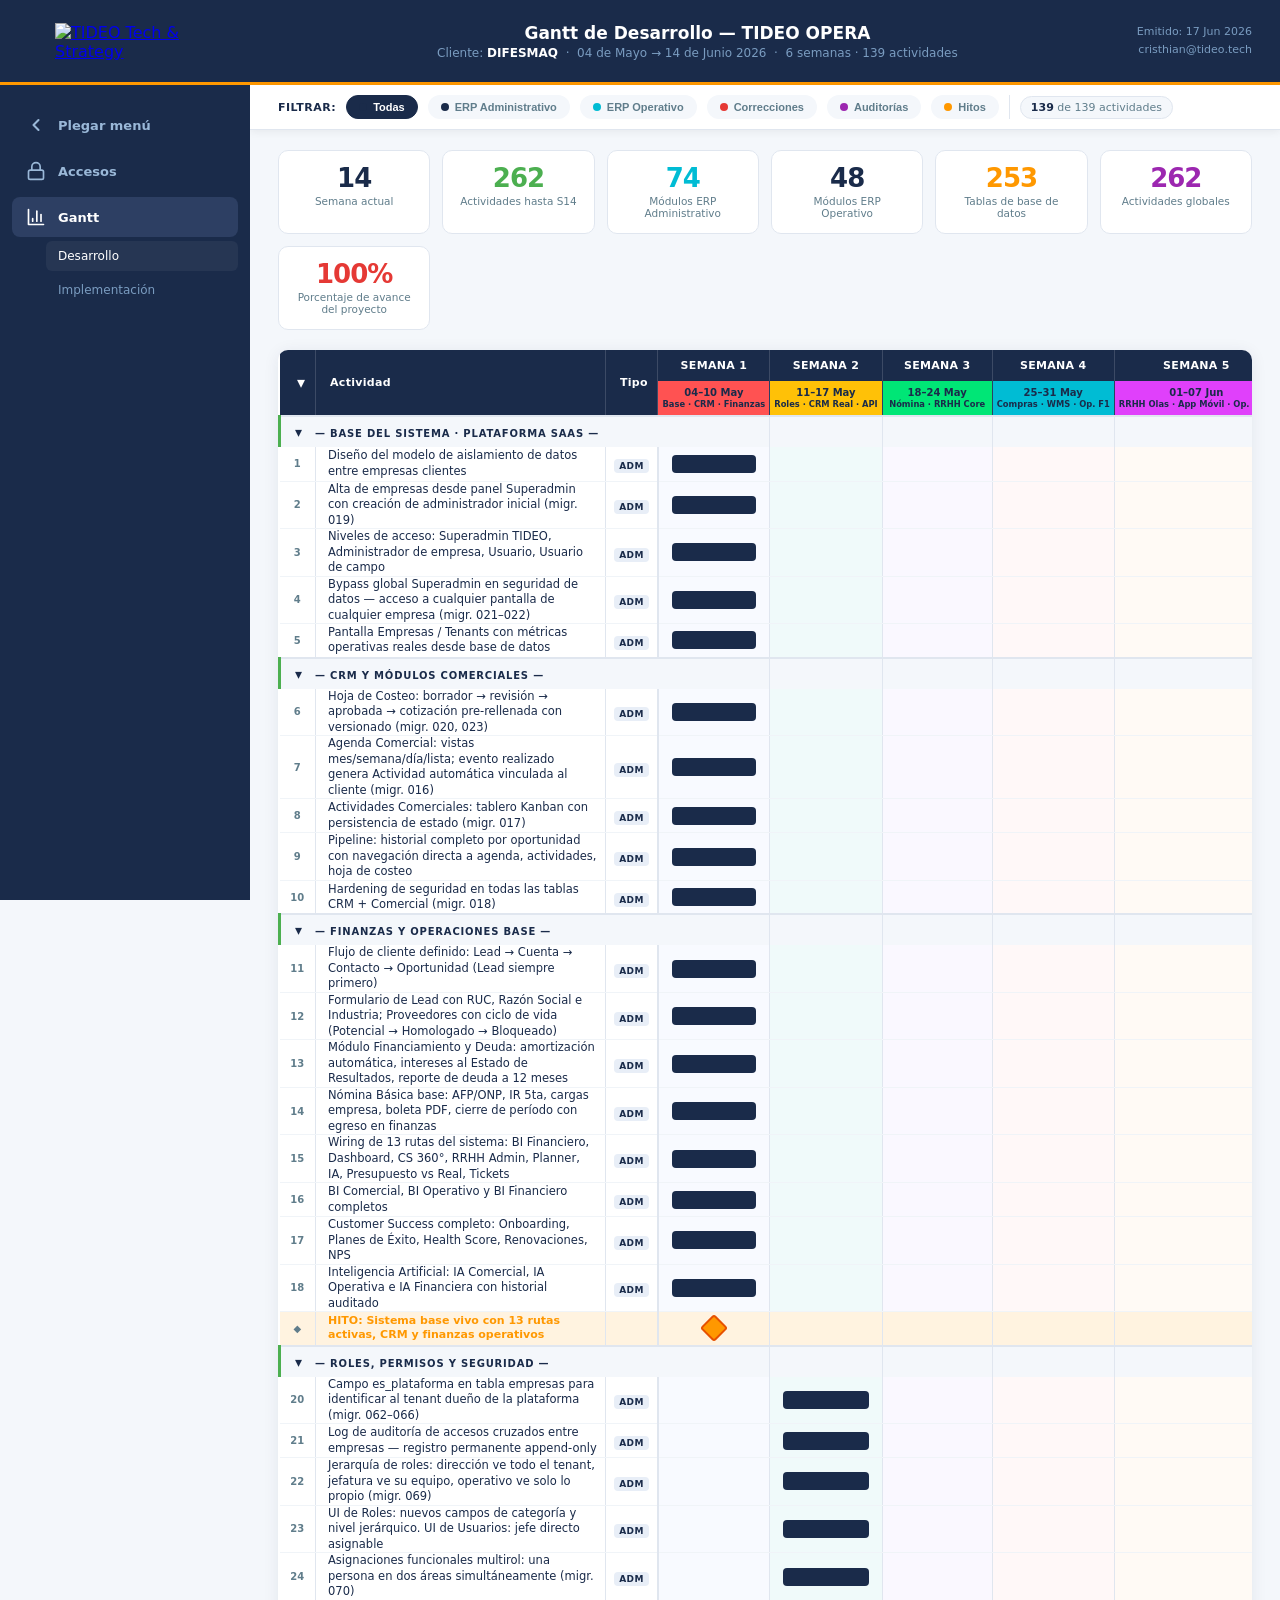
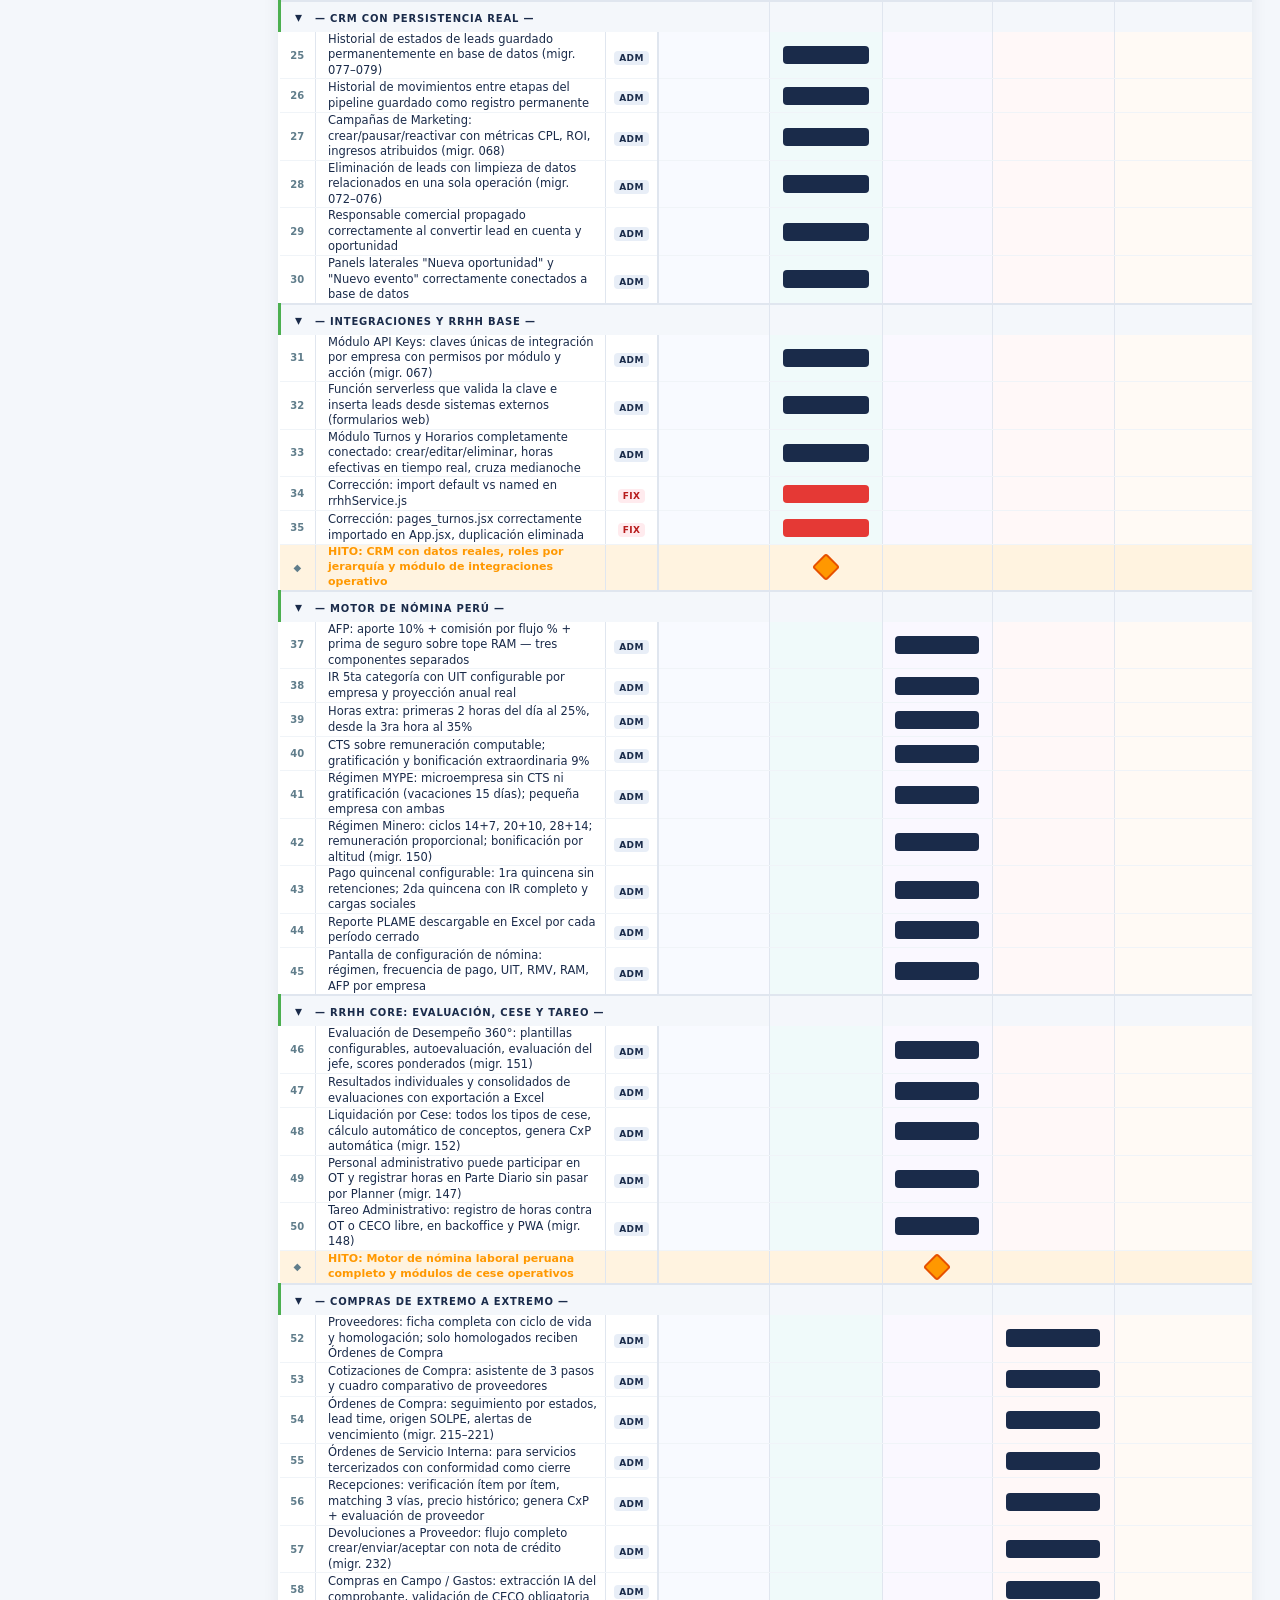
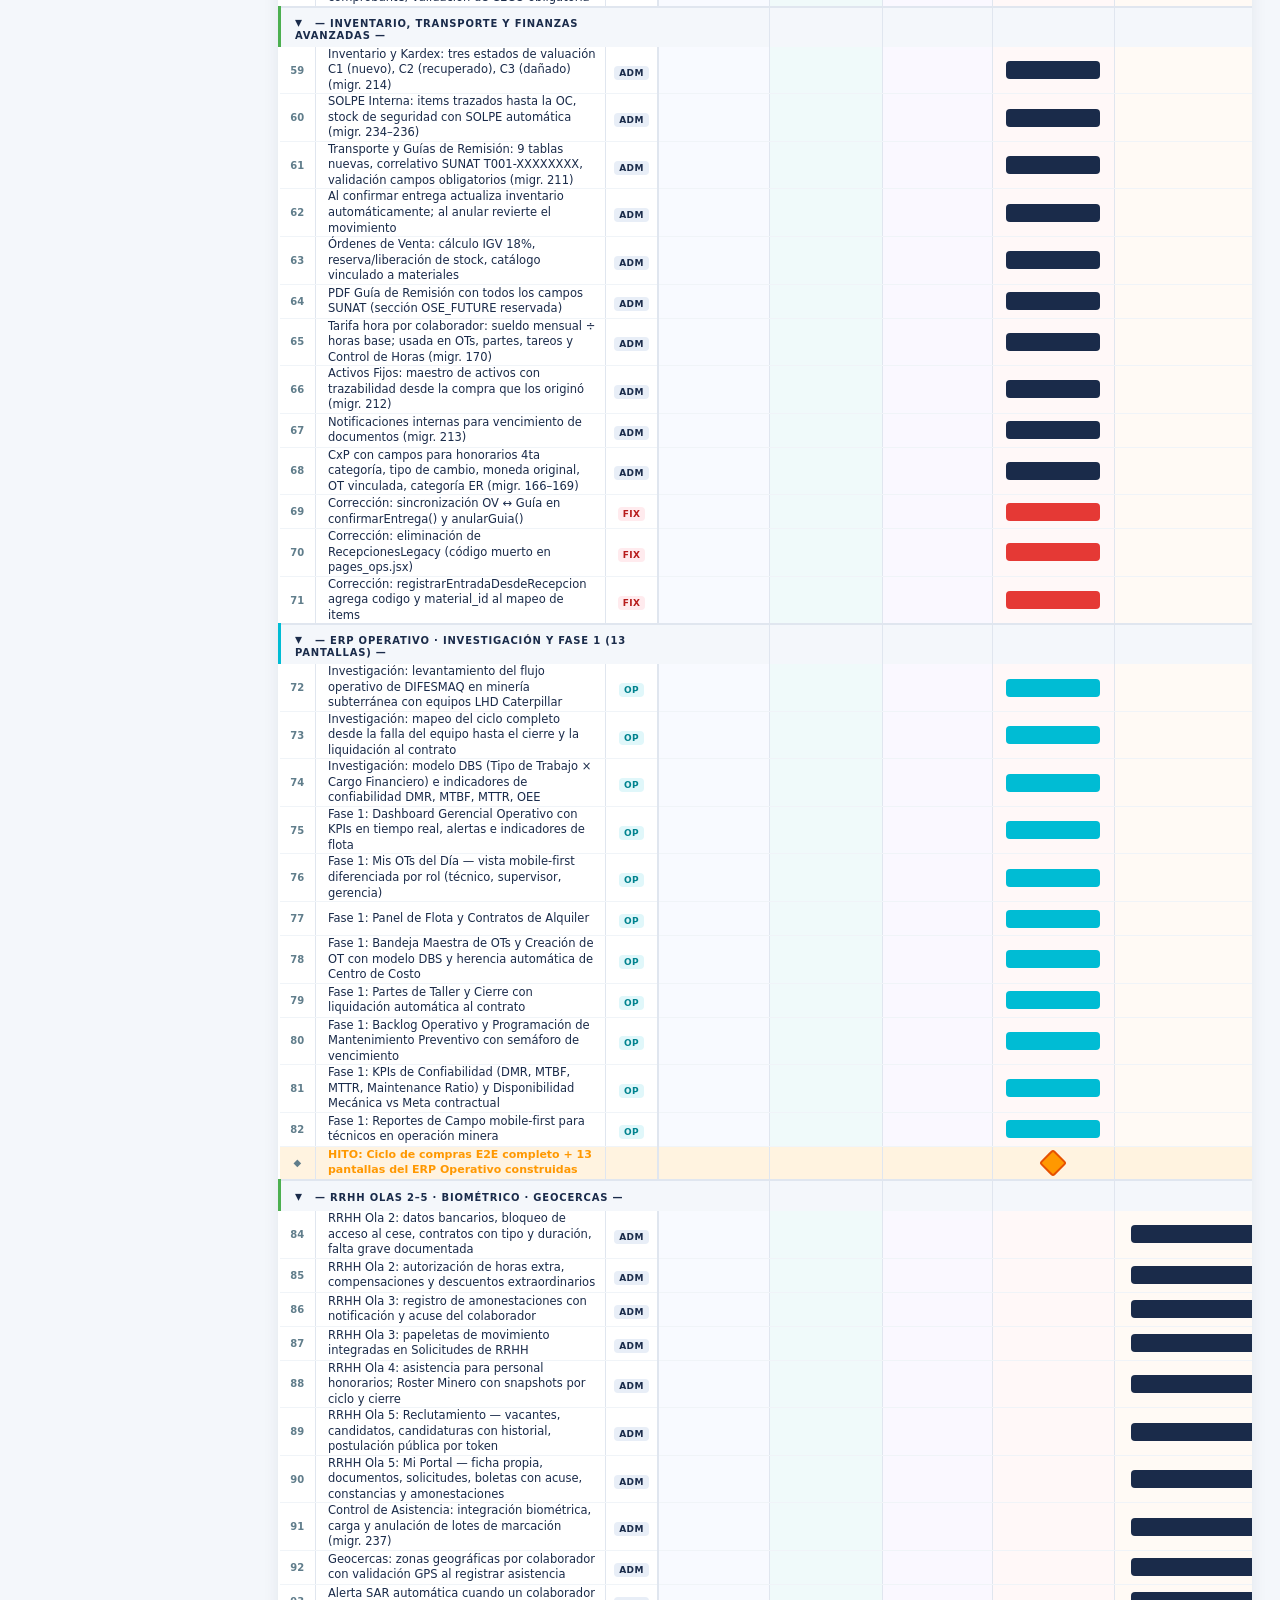
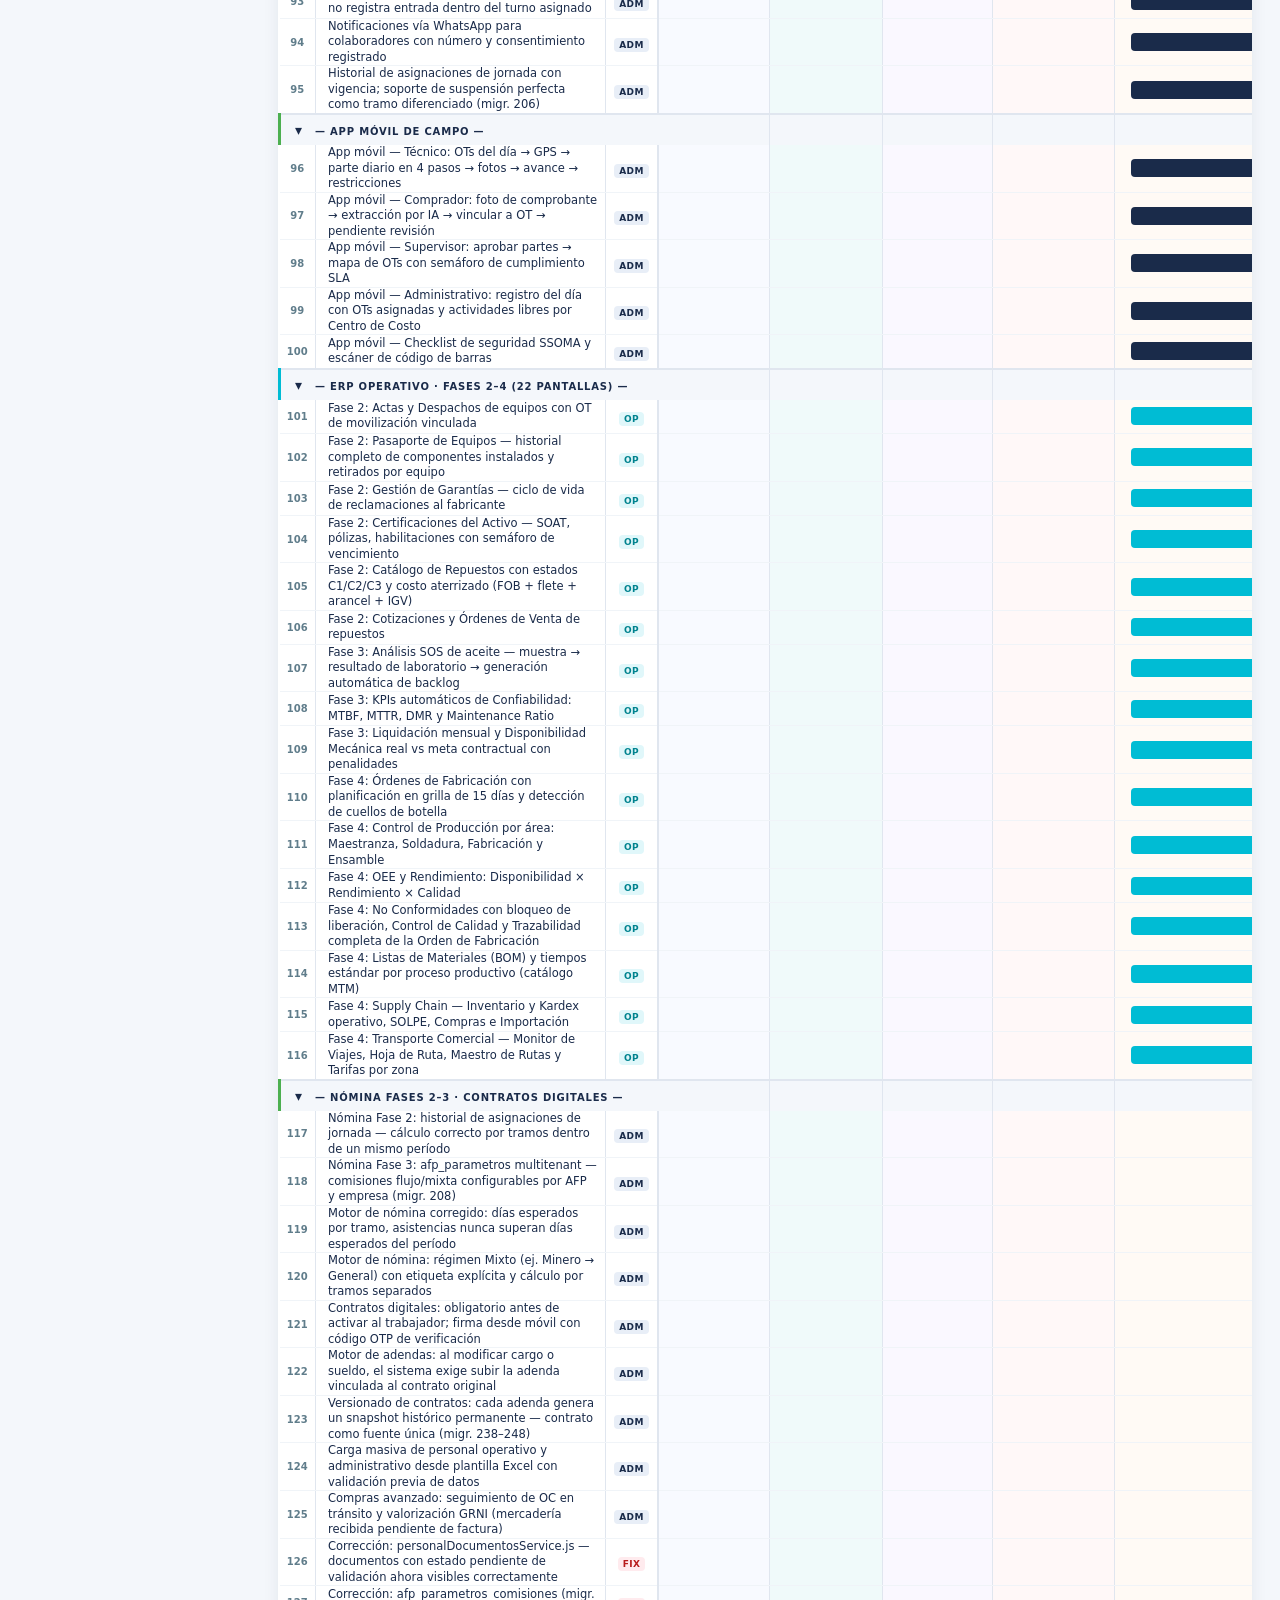
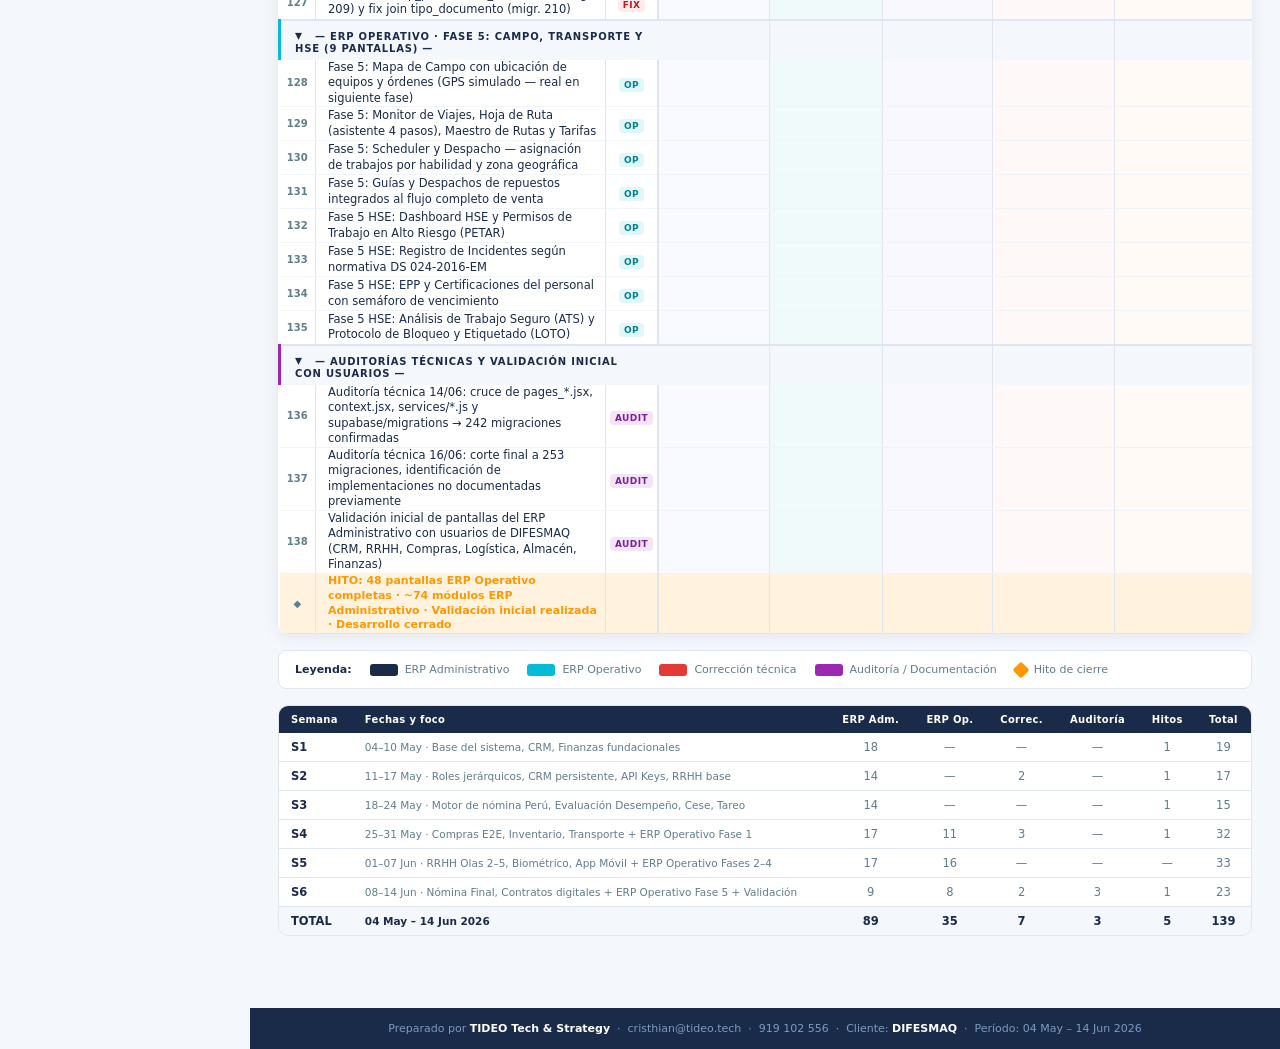
==== commit 83675741: "3 cambios" ====
--- a/docs-cliente/gantt/gantt_desarrollo.html
+++ b/docs-cliente/gantt/gantt_desarrollo.html
@@ -898,35 +898,35 @@
 
     <main class="gantt-wrapper">
 
-        <div class="summary-grid">
-            <div class="summary-card">
-                <div class="val">6</div>
-                <div class="lbl">Semanas de desarrollo</div>
-            </div>
-            <div class="summary-card c-green">
-                <div class="val">139</div>
-                <div class="lbl">Actividades totales</div>
-            </div>
-            <div class="summary-card c-cyan">
-                <div class="val">~74</div>
-                <div class="lbl">Módulos ERP Administrativo</div>
-            </div>
-            <div class="summary-card">
-                <div class="val">48</div>
-                <div class="lbl">Módulos ERP Operativo</div>
-            </div>
-            <div class="summary-card c-orange">
-                <div class="val">253</div>
-                <div class="lbl">Tablas de base de datos</div>
-            </div>
-            <div class="summary-card c-red">
-                <div class="val">5</div>
-                <div class="lbl">Hitos de cierre</div>
-            </div>
-            <div class="summary-card c-purple">
-                <div class="val">5</div>
-                <div class="lbl">Fases ERP Operativo</div>
-            </div>
+                                <div class="summary-grid">
+            <div class="summary-card">
+                <div class="val val-current-week">-</div>
+                <div class="lbl">Semana actual</div>
+            </div>
+            <div class="summary-card c-green">
+                <div class="val val-activities-upto">-</div>
+                <div class="lbl lbl-activities-upto">Actividades hasta S-</div>
+            </div>
+            <div class="summary-card c-cyan">
+                <div class="val">74</div>
+                <div class="lbl">Módulos ERP Administrativo</div>
+            </div>
+            <div class="summary-card">
+                <div class="val">48</div>
+                <div class="lbl">Módulos ERP Operativo</div>
+            </div>
+            <div class="summary-card c-orange">
+                <div class="val">253</div>
+                <div class="lbl">Tablas de base de datos</div>
+            </div>
+            <div class="summary-card c-purple">
+                <div class="val">262</div>
+                <div class="lbl">Actividades globales</div>
+            </div>
+            <div class="summary-card c-red">
+                <div class="val val-percentage">-</div>
+                <div class="lbl">Porcentaje de avance del proyecto</div>
+            </div>
         </div>
 
         <div class="gantt-scroll">
@@ -934,7 +934,9 @@
                 <thead>
                     <!-- ROW 1: group labels spanning weeks -->
                     <tr class="row-groups">
-                        <th class="th-info" style="min-width:36px" rowspan="2"></th>
+                        <th class="th-info js-toggle-all" style="min-width:36px; text-align:center; cursor:pointer;" rowspan="2"  title="Expandir/Contraer Todo">
+                            <span id="toggleAllIcon" style="font-size:16px; font-weight:bold; display:inline-block; transition:transform 0.15s; user-select:none;">▾</span>
+                        </th>
                         <th class="th-info" style="min-width:220px" rowspan="2">Actividad</th>
                         <th class="th-info" style="width:68px" rowspan="2">Tipo</th>
                         <th class="th-s1">SEMANA 1</th>
@@ -1299,10 +1301,61 @@
         const collapsedSections = new Set();
         let currentFilter = 'ALL';
 
+        
+        
+        let allCollapsed = false;
+        function toggleAllSections(e) {
+            allCollapsed = !allCollapsed;
+            
+            const table = e.currentTarget.closest('table');
+            const icon = e.currentTarget.querySelector('span');
+            if(icon) icon.style.transform = allCollapsed ? 'rotate(-90deg)' : 'rotate(0deg)';
+            
+            Object.keys(SECTIONS).forEach(key => {
+                if (allCollapsed) collapsedSections.add(key);
+                else collapsedSections.delete(key);
+            });
+            
+            table.querySelectorAll('tr.row-section, tr.row-sec').forEach(tr => {
+                tr.classList.toggle('collapsed', allCollapsed);
+            });
+            
+            applyFilter(currentFilter);
+        }
+
+        
+
+        
+        function attachToggleToTable(tbody) {
+            setTimeout(() => {
+                if (!tbody) return;
+                const table = tbody.closest('table');
+                if (!table) return;
+                const btn = table.querySelector('.js-toggle-all');
+                if (btn && !btn.dataset.listenerAttached) {
+                    btn.addEventListener('click', toggleAllSections);
+                    btn.dataset.listenerAttached = 'true';
+                }
+            }, 50);
+        }
+
         function buildTable() {
             const tbody = document.getElementById('ganttBody');
-            tbody.innerHTML = '';
-            let currentSection = null;
+            tbody.innerHTML = '';
+            attachToggleToTable(tbody);
+            let currentSection = null;
+            const sectionWeeks = {};
+            ROWS.forEach(row => {
+                if (row.section) {
+                    currentSection = row.section;
+                    if (!sectionWeeks[currentSection]) sectionWeeks[currentSection] = [];
+                } else if (currentSection && row.weeks) {
+                    row.weeks.forEach((w, i) => {
+                        if (w) sectionWeeks[currentSection][i] = 1;
+                    });
+                }
+            });
+            currentSection = null;
             ROWS.forEach(row => {
                 if (row.section) {
                     currentSection = row.section;
@@ -1311,7 +1364,22 @@
                     tr.className = 'row-section ' + (sec.cls || '');
                     tr.dataset.section = row.section;
                     // 3 fixed cols + 6 week cols = 9
-                    tr.innerHTML = `<td colspan="9"><span class="sec-toggle">▾</span>${sec.label}</td>`;
+                    const tdLabel = document.createElement('td');
+                    tdLabel.colSpan = 3;
+                    tdLabel.innerHTML = `<span class="sec-toggle">▾</span>${sec.label}`;
+                    tr.appendChild(tdLabel);
+                    const sWeeks = sectionWeeks[row.section] || [];
+                    for (let wi = 0; wi < 6; wi++) {
+                        const td = document.createElement('td');
+                        td.className = 'cell-week ' + WK_CLS[wi];
+                        if (sWeeks[wi]) {
+                            const bar = document.createElement('span');
+                            bar.className = 'bar bar-INTERN';
+                            bar.style.opacity = '0.5';
+                            td.appendChild(bar);
+                        }
+                        tr.appendChild(td);
+                    }
                     tr.addEventListener('click', () => toggleSection(row.section));
                     tbody.appendChild(tr);
                     return;
@@ -1418,7 +1486,8 @@
             document.getElementById('stats-pill').innerHTML = `<strong>${visible}</strong> actividades visibles`;
         }
 
-        buildTable();
+        buildTable();
+        
 
         // ── SIDEBAR TOGGLE ───────────────────────────────────────────────────────
         const sidebarEl = document.querySelector('.sidebar');
@@ -1435,6 +1504,59 @@
             setSidebarCollapsed(!sidebarEl.classList.contains('collapsed'));
         });
     </script>
+
+<script>
+(function() {
+    const WEEKS = [
+        { n: 1, d: new Date('2026-05-04T00:00:00') },
+        { n: 2, d: new Date('2026-05-11T00:00:00') },
+        { n: 3, d: new Date('2026-05-18T00:00:00') },
+        { n: 4, d: new Date('2026-05-25T00:00:00') },
+        { n: 5, d: new Date('2026-06-01T00:00:00') },
+        { n: 6, d: new Date('2026-06-08T00:00:00') },
+        { n: 7, d: new Date('2026-06-15T00:00:00') },
+        { n: 8, d: new Date('2026-06-22T00:00:00') },
+        { n: 9, d: new Date('2026-06-29T00:00:00') },
+        { n: 10, d: new Date('2026-07-06T00:00:00') },
+        { n: 11, d: new Date('2026-07-13T00:00:00') },
+        { n: 12, d: new Date('2026-07-20T00:00:00') },
+        { n: 13, d: new Date('2026-07-27T00:00:00') },
+        { n: 14, d: new Date('2026-08-03T00:00:00') }
+    ];
+    let currentWeek = 1;
+    const now = new Date();
+    for(let w of WEEKS) {
+        if (now >= w.d) currentWeek = w.n;
+    }
+    if (currentWeek > 14) currentWeek = 14;
+    
+    
+    const devCumulative = {
+        1: 19, 2: 36, 3: 51, 4: 83, 5: 116, 6: 139,
+        7: 139, 8: 139, 9: 139, 10: 139, 11: 139, 12: 139, 13: 139, 14: 139
+    };
+    const impCumulative = {
+        1: 0, 2: 0, 3: 0, 4: 0, 5: 0, 6: 0,
+        7: 17, 8: 34, 9: 35, 10: 53, 11: 72, 12: 91, 13: 109, 14: 123
+    };
+    
+    const totalCurrent = devCumulative[currentWeek] + impCumulative[currentWeek];
+
+    function updateDOM() {
+        document.querySelectorAll('.val-current-week').forEach(el => el.innerHTML = currentWeek);
+        document.querySelectorAll('.lbl-activities-upto').forEach(el => el.innerHTML = 'Actividades hasta S' + currentWeek);
+        document.querySelectorAll('.val-activities-upto').forEach(el => el.innerHTML = totalCurrent);
+        const percentage = Math.round((totalCurrent / 262) * 100);
+        document.querySelectorAll('.val-percentage').forEach(el => el.innerHTML = percentage + '%');
+    }
+
+    if (document.readyState === 'loading') {
+        document.addEventListener('DOMContentLoaded', updateDOM);
+    } else {
+        updateDOM();
+    }
+})();
+</script>
 </body>
 
 </html>
